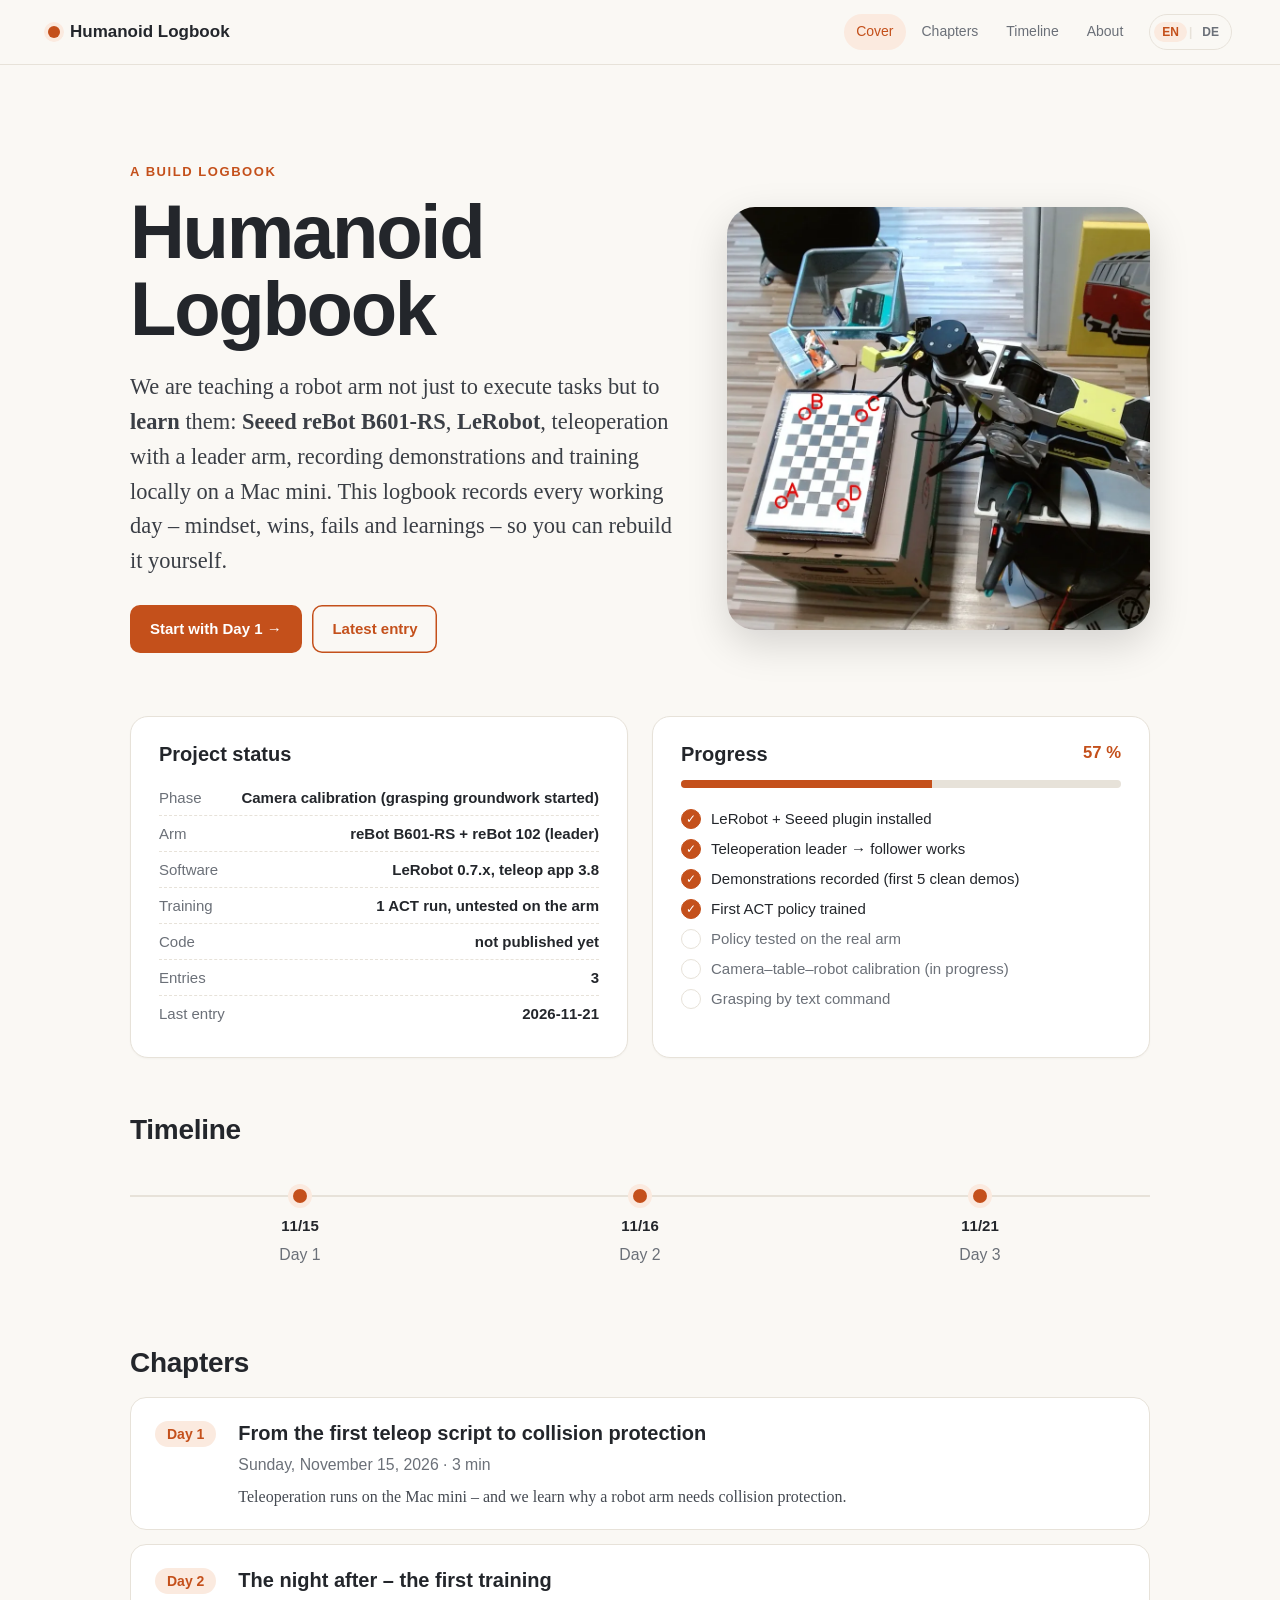
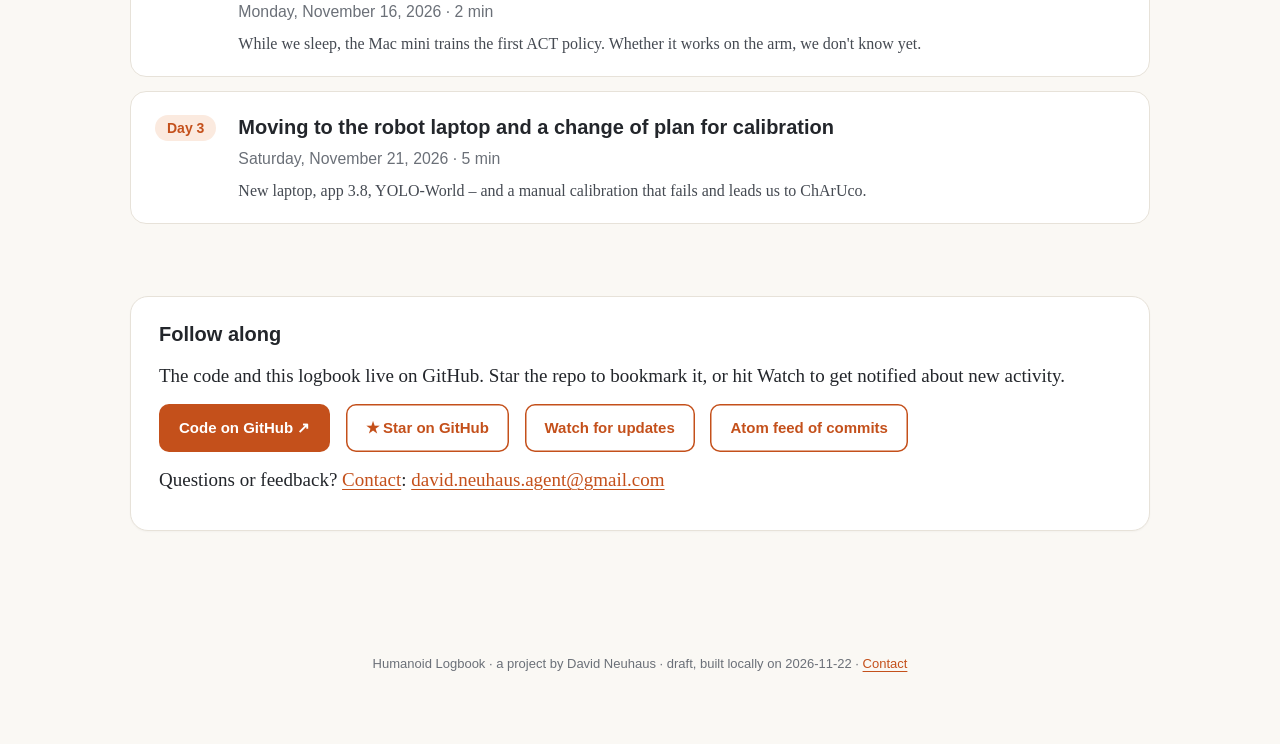
==== site/index.html @ b83b1837 "Go live: show repo link" ====
<!doctype html><html lang="en"><head><meta charset="utf-8"><meta name="viewport" content="width=device-width,initial-scale=1">
<title>Humanoid Logbook</title><meta name="description" content="We are teaching a robot arm not just to execute tasks but to **learn** them: **Seeed reBot B601-RS**, **LeRobot**, teleoperation with a leader arm, recording demonstrations and training locally on a Mac mini. This logbook records every working day – mindset, wins, fails and learnings – so you can rebuild it yourself."><link rel="stylesheet" href="assets/style.css"></head>
<body><header class="top"><a class="brand" href="index.html"><span class="dot"></span>Humanoid Logbook</a><nav><a href="index.html" class=on>Cover</a><a href="index.html#kapitel">Chapters</a><a href="index.html#zeitleiste">Timeline</a><a href="about.html">About</a><span class="lang"><a href="index.html" class=on hreflang="en" lang="en">EN</a><i>|</i><a href="de/index.html" hreflang="de" lang="de">DE</a></span></nav></header>
<main><section class="cover"><div class="cover-text"><p class="kicker">A build logbook</p><h1>Humanoid Logbook</h1><p class="lede">We are teaching a robot arm not just to execute tasks but to <strong>learn</strong> them: <strong>Seeed reBot B601-RS</strong>, <strong>LeRobot</strong>, teleoperation with a leader arm, recording demonstrations and training locally on a Mac mini. This logbook records every working day – mindset, wins, fails and learnings – so you can rebuild it yourself.</p><p class="cta"><a class="btn" href="tag/2026-11-15.html">Start with Day 1 →</a> <a class="btn ghost" href="tag/2026-11-21.html">Latest entry</a></p></div><div class="cover-img"><img src="media/cover.webp" alt=""></div></section>
<section class="wrap"><div class="grid2"><div class="card stand"><h2>Project status</h2><ul class="facts"><li><span>Phase</span><strong>Camera calibration (grasping groundwork started)</strong></li><li><span>Arm</span><strong>reBot B601-RS + reBot 102 (leader)</strong></li><li><span>Software</span><strong>LeRobot 0.7.x, teleop app 3.8</strong></li><li><span>Training</span><strong>1 ACT run, untested on the arm</strong></li><li><span>Code</span><strong>not published yet</strong></li><li><span>Entries</span><strong>3</strong></li><li><span>Last entry</span><strong>2026-11-21</strong></li></ul></div>
<div class="card"><h2>Progress <small>57 %</small></h2><div class="bar"><i style="width:57%"></i></div><ul class="ms"><li class="done"><span class="chk">✓</span>LeRobot + Seeed plugin installed</li><li class="done"><span class="chk">✓</span>Teleoperation leader → follower works</li><li class="done"><span class="chk">✓</span>Demonstrations recorded (first 5 clean demos)</li><li class="done"><span class="chk">✓</span>First ACT policy trained</li><li class=""><span class="chk"></span>Policy tested on the real arm</li><li class=""><span class="chk"></span>Camera–table–robot calibration (in progress)</li><li class=""><span class="chk"></span>Grasping by text command</li></ul></div></div>
<h2 id="zeitleiste" class="sh">Timeline</h2><div class="timeline"><a class="node" href="tag/2026-11-15.html"><span class="d"></span><b>11/15</b><small>Day 1</small></a><a class="node" href="tag/2026-11-16.html"><span class="d"></span><b>11/16</b><small>Day 2</small></a><a class="node" href="tag/2026-11-21.html"><span class="d"></span><b>11/21</b><small>Day 3</small></a></div>
<h2 id="kapitel" class="sh">Chapters</h2><ol class="chapters"><li><a href="tag/2026-11-15.html"><span class="no">Day 1</span><span class="ct"><strong>From the first teleop script to collision protection</strong><small>Sunday, November 15, 2026 · 3 min</small><span class="sum">Teleoperation runs on the Mac mini – and we learn why a robot arm needs collision protection.</span></span></a></li><li><a href="tag/2026-11-16.html"><span class="no">Day 2</span><span class="ct"><strong>The night after – the first training</strong><small>Monday, November 16, 2026 · 2 min</small><span class="sum">While we sleep, the Mac mini trains the first ACT policy. Whether it works on the arm, we don't know yet.</span></span></a></li><li><a href="tag/2026-11-21.html"><span class="no">Day 3</span><span class="ct"><strong>Moving to the robot laptop and a change of plan for calibration</strong><small>Saturday, November 21, 2026 · 5 min</small><span class="sum">New laptop, app 3.8, YOLO-World – and a manual calibration that fails and leads us to ChArUco.</span></span></a></li></ol></section></main>
<section class="wrap follow"><div class="card"><h2>Follow along</h2><p>The code and this logbook live on GitHub. Star the repo to bookmark it, or hit Watch to get notified about new activity.</p><p class="code-links"><a class="btn" href="https://github.com/davidneuhaus/rebot-B601-RS">Code on GitHub ↗</a> <a class="btn ghost" href="https://github.com/davidneuhaus/rebot-B601-RS/stargazers">★ Star on GitHub</a> <a class="btn ghost" href="https://github.com/davidneuhaus/rebot-B601-RS/subscription">Watch for updates</a> <a class="btn ghost" href="https://github.com/davidneuhaus/rebot-B601-RS/commits/main.atom">Atom feed of commits</a></p><p class="contact">Questions or feedback? <a href="mailto:david.neuhaus.agent@gmail.com">Contact</a>: <a href="mailto:david.neuhaus.agent@gmail.com">david.neuhaus.agent@gmail.com</a></p></div></section>
<footer><p>Humanoid Logbook · a project by David Neuhaus · draft, built locally on 2026-11-22 · <a href="mailto:david.neuhaus.agent@gmail.com">Contact</a></p></footer>
<script src="assets/app.js"></script></body></html>
---- site/assets/style.css ----
:root{--bg:#faf8f4;--paper:#fff;--ink:#23262b;--mute:#6b7078;--line:#e7e2d9;--accent:#c4501b;--accent2:#fbeadf;--serif:Charter,"Bitstream Charter","Sitka Text",Cambria,"Iowan Old Style",Georgia,serif;--sans:-apple-system,BlinkMacSystemFont,"Segoe UI",Inter,Roboto,"Helvetica Neue",Arial,sans-serif;--mono:ui-monospace,SFMono-Regular,Menlo,Consolas,monospace}
*{box-sizing:border-box}html{scroll-behavior:smooth}
body{margin:0;background:var(--bg);color:var(--ink);font:19px/1.7 var(--serif);-webkit-font-smoothing:antialiased}
a{color:var(--accent);text-underline-offset:3px}
h1,h2,h3,.kicker,nav,.btn,small,.meta{font-family:var(--sans)}
.top{position:sticky;top:0;z-index:5;display:flex;justify-content:space-between;align-items:center;gap:16px;flex-wrap:wrap;padding:14px clamp(16px,4vw,48px);background:rgba(250,248,244,.9);backdrop-filter:blur(8px);border-bottom:1px solid var(--line)}
.brand{font:700 17px var(--sans);color:var(--ink);text-decoration:none;display:flex;align-items:center;gap:10px}
.dot{width:12px;height:12px;border-radius:50%;background:var(--accent);box-shadow:0 0 0 4px var(--accent2)}
.top nav{display:flex;gap:4px;flex-wrap:wrap}.top nav a{font-size:14px;color:var(--mute);text-decoration:none;padding:6px 12px;border-radius:99px}
.top nav a:hover,.top nav a.on{background:var(--accent2);color:var(--accent)}
.kicker{font-size:13px;letter-spacing:.12em;text-transform:uppercase;color:var(--accent);font-weight:600;margin:0 0 10px}
.lede{font-size:1.18em;color:#3a3e45;line-height:1.55}
.btn{display:inline-block;background:var(--accent);color:#fff;text-decoration:none;font-weight:600;font-size:15px;padding:11px 20px;border-radius:10px;margin:4px 6px 4px 0;transition:transform .15s}
.btn:hover{transform:translateY(-1px)}.btn.ghost{background:transparent;color:var(--accent);box-shadow:inset 0 0 0 1.5px var(--accent)}
.cover{max-width:1100px;margin:0 auto;padding:clamp(40px,8vw,96px) clamp(16px,4vw,40px) 40px;display:grid;grid-template-columns:1.3fr 1fr;gap:48px;align-items:center}
.cover h1{font-size:clamp(42px,7vw,76px);line-height:1.02;margin:0 0 20px;letter-spacing:-.03em}
.cover-art{color:var(--accent);background:var(--accent2);border-radius:28px;aspect-ratio:1;display:grid;place-items:center;padding:12%}.cover-art svg{width:100%}
.cover-img img{width:100%;border-radius:28px;display:block}
.wrap{max-width:1100px;margin:0 auto;padding:0 clamp(16px,4vw,40px) 40px}.narrow{max-width:740px}
.grid2{display:grid;grid-template-columns:1fr 1fr;gap:24px}
.card{background:var(--paper);border:1px solid var(--line);border-radius:18px;padding:26px 28px;box-shadow:0 1px 2px rgba(0,0,0,.03)}
.card h2{font:700 20px var(--sans);margin:0 0 14px;display:flex;justify-content:space-between}.card h2 small{color:var(--accent)}
.facts{list-style:none;margin:0;padding:0}.facts li{display:flex;justify-content:space-between;gap:16px;padding:9px 0;border-bottom:1px dashed var(--line);font:15px var(--sans)}.facts li:last-child{border:0}.facts span{color:var(--mute)}
.bar{height:8px;background:var(--line);border-radius:9px;overflow:hidden}.bar i{display:block;height:100%;background:var(--accent)}
.ms{list-style:none;padding:0;margin:16px 0 0;font:15px var(--sans)}.ms li{display:flex;gap:10px;align-items:center;padding:5px 0;color:var(--mute)}.ms li.done{color:var(--ink)}
.chk{width:20px;height:20px;border-radius:50%;border:1.5px solid var(--line);display:grid;place-items:center;font-size:12px;color:#fff;flex:none}.done .chk{background:var(--accent);border-color:var(--accent)}
.sh{font:700 28px var(--sans);letter-spacing:-.01em;margin:56px 0 18px}
.timeline{display:flex;gap:0;overflow-x:auto;padding:12px 0 20px;position:relative}
.node{flex:1 0 110px;text-align:center;text-decoration:none;color:var(--ink);position:relative;font-family:var(--sans)}
.node:before{content:"";position:absolute;top:19px;left:0;right:0;height:2px;background:var(--line)}
.node .d{display:block;width:14px;height:14px;border-radius:50%;background:var(--accent);margin:13px auto 10px;position:relative;box-shadow:0 0 0 5px var(--accent2)}
.node b{display:block;font-size:15px}.node small{color:var(--mute)}
.chapters{list-style:none;padding:0;margin:0;display:grid;gap:14px}
.chapters a{display:flex;gap:22px;align-items:flex-start;background:var(--paper);border:1px solid var(--line);border-radius:16px;padding:20px 24px;text-decoration:none;color:var(--ink);transition:.15s}
.chapters a:hover{border-color:var(--accent);transform:translateX(3px)}
.no{font:700 14px var(--sans);color:var(--accent);background:var(--accent2);padding:5px 12px;border-radius:99px;white-space:nowrap;margin-top:3px}
.ct{display:block}.ct strong{font:700 20px var(--sans)}.ct small{display:block;color:var(--mute);margin:2px 0 6px}.sum{display:block;color:#454a52;font-size:16px;line-height:1.5}
.tag{font:600 11px var(--sans);text-transform:uppercase;letter-spacing:.08em;background:#fff3c4;color:#8a6a00;padding:2px 8px;border-radius:6px;margin-left:10px;font-style:normal;vertical-align:middle}
.entry{max-width:740px;margin:0 auto;padding:clamp(32px,6vw,72px) clamp(16px,4vw,24px) 40px}
.entry-head h1{font-size:clamp(32px,5vw,48px);line-height:1.1;letter-spacing:-.02em;margin:0 0 14px}
.meta{color:var(--mute);font-size:14px}
.ph-banner{background:#fff3c4;border:1px solid #ecd98a;color:#6e5500;border-radius:12px;padding:12px 16px;font:14px var(--sans);margin:16px 0}
.sec{margin-top:44px}.sec h2{font:700 22px var(--sans);display:flex;align-items:center;gap:12px;margin:0 0 12px;padding-bottom:10px;border-bottom:2px solid var(--line)}
.ico{display:grid;place-items:center;width:34px;height:34px;border-radius:10px;background:var(--accent2);font-size:16px;font-family:var(--mono);color:var(--accent)}
.sec-wins h2{border-color:#bfe3c8}.sec-wins .ico{background:#e2f4e7}.sec-fails h2{border-color:#f2c4c0}.sec-fails .ico{background:#fbe5e3}
.sec ul,.sec ol{padding-left:1.3em}.sec li{margin:.3em 0}
blockquote{margin:1.2em 0;padding:.2em 1.2em;border-left:4px solid var(--accent);background:var(--accent2);border-radius:0 12px 12px 0}
code{font:.85em var(--mono);background:#f0ece4;padding:2px 6px;border-radius:5px}
figure{margin:1.8em -60px;text-align:center}figure img,figure video{width:100%;display:block;border-radius:14px;background:#eee;box-shadow:0 8px 28px rgba(0,0,0,.1)}
figcaption{font:italic 14px/1.4 var(--sans);color:var(--mute);margin-top:10px;padding:0 60px}
.pager{display:grid;grid-template-columns:1fr 1fr;gap:16px;margin-top:64px;border-top:1px solid var(--line);padding-top:28px}
.pager a{display:block;background:var(--paper);border:1px solid var(--line);border-radius:14px;padding:16px 20px;text-decoration:none;color:var(--ink);font-family:var(--sans)}
.pager a:hover{border-color:var(--accent)}.pager small{display:block;color:var(--accent);margin-bottom:4px}.pager .next{text-align:right}.pager span{font-weight:600}
footer{text-align:center;color:var(--mute);font:13px var(--sans);padding:40px 16px 60px}
@media(max-width:860px){.cover,.grid2{grid-template-columns:1fr}.cover-art{max-width:260px}figure{margin-left:0;margin-right:0}figcaption{padding:0}.chapters a{flex-direction:column;gap:10px}body{font-size:18px}}
.cover-img img{aspect-ratio:1;object-fit:cover;box-shadow:0 14px 40px rgba(0,0,0,.15)}
.code-note{background:#f3f0e9;border-radius:12px;padding:12px 16px;font:15px var(--sans);color:var(--mute)}
.code-note span{display:inline-block;font:600 11px var(--sans);text-transform:uppercase;letter-spacing:.08em;background:var(--line);color:var(--ink);padding:2px 8px;border-radius:6px;margin-right:8px}
.soon{margin:1.6em 0;padding:18px;border:1.5px dashed var(--line);border-radius:14px;text-align:center;font:italic 14px var(--sans);color:var(--mute);background:rgba(255,255,255,.5)}
.soon:before{content:"▶ ";color:var(--accent);font-style:normal}
figure.small{max-width:380px;margin-left:auto;margin-right:auto}
.lang{display:inline-flex;align-items:center;gap:2px;margin-left:10px;font:600 12px var(--sans);border:1px solid var(--line);border-radius:99px;padding:2px 4px}.lang i{color:var(--line);font-style:normal}
.top nav .lang a{padding:3px 8px;font-size:12px}
.follow{margin:2rem auto}.follow .card p{margin:.5rem 0}.follow .code-links{display:flex;flex-wrap:wrap;gap:.6rem}
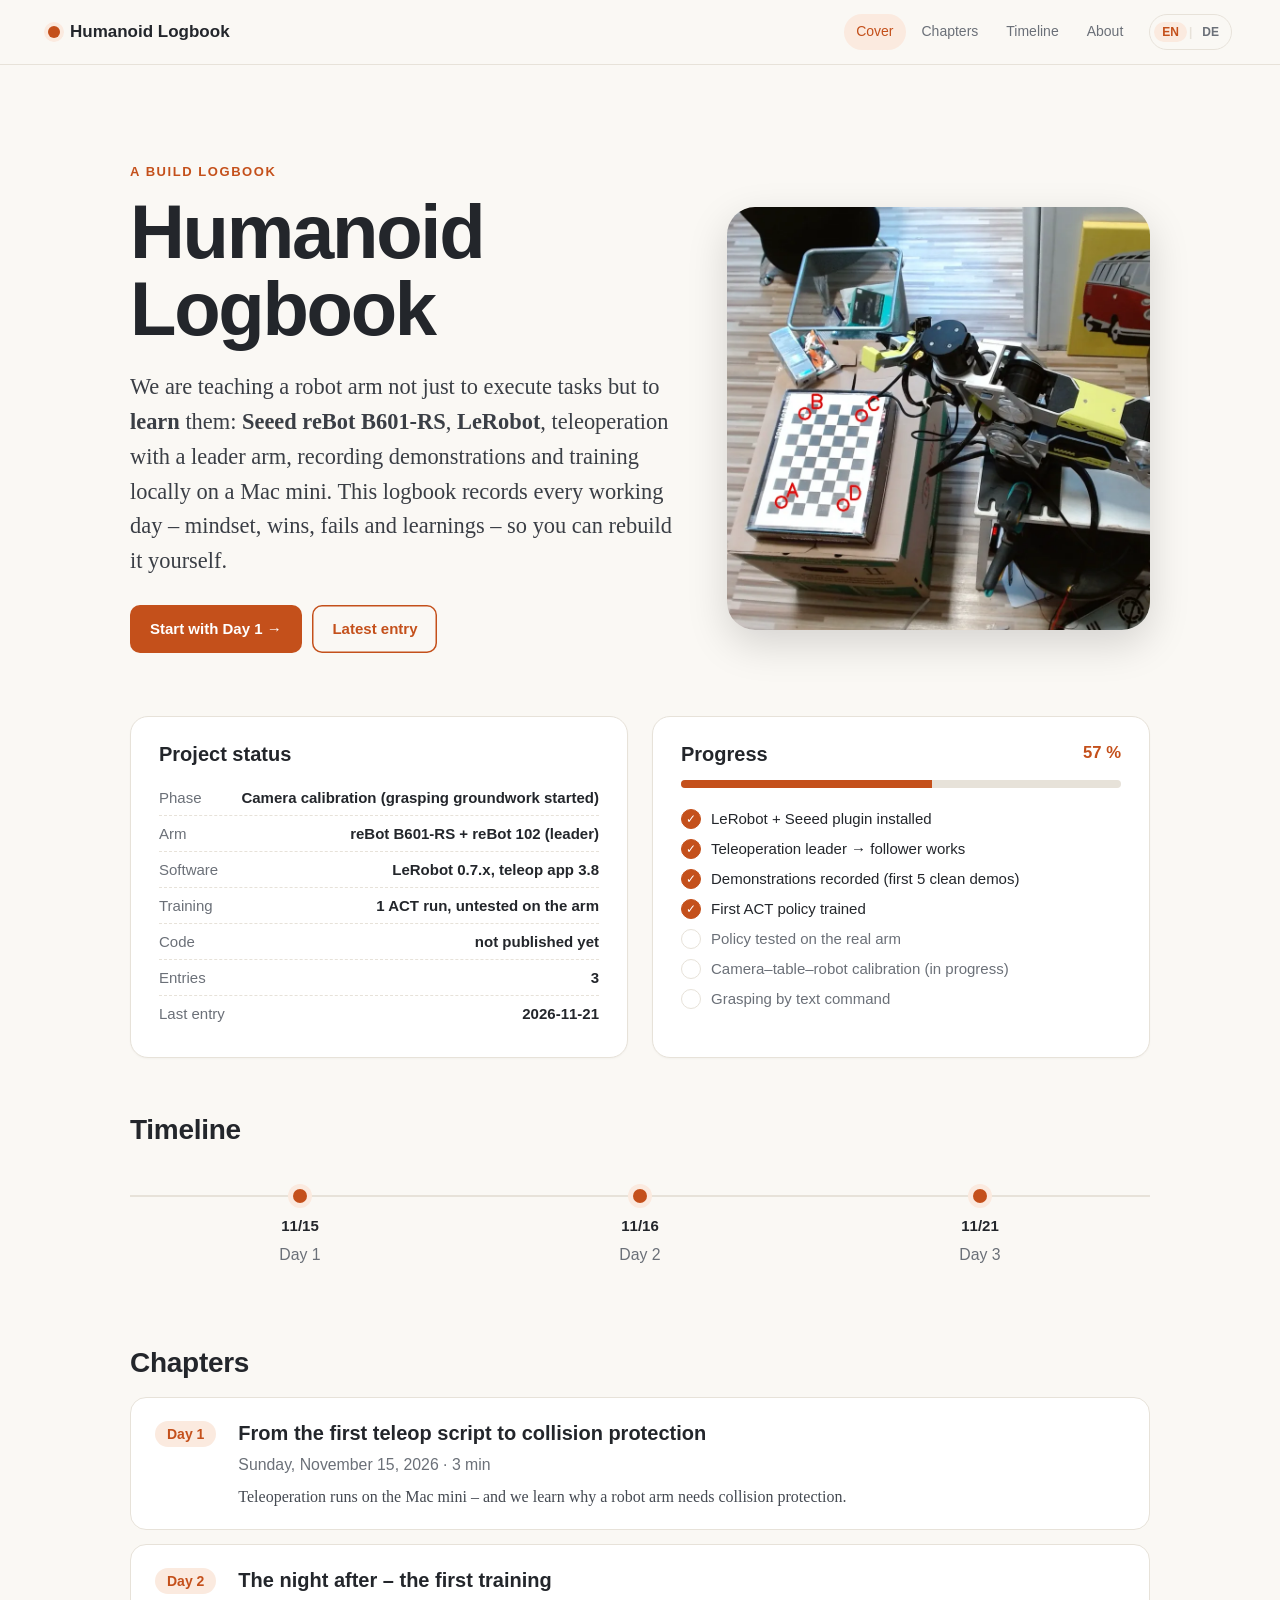
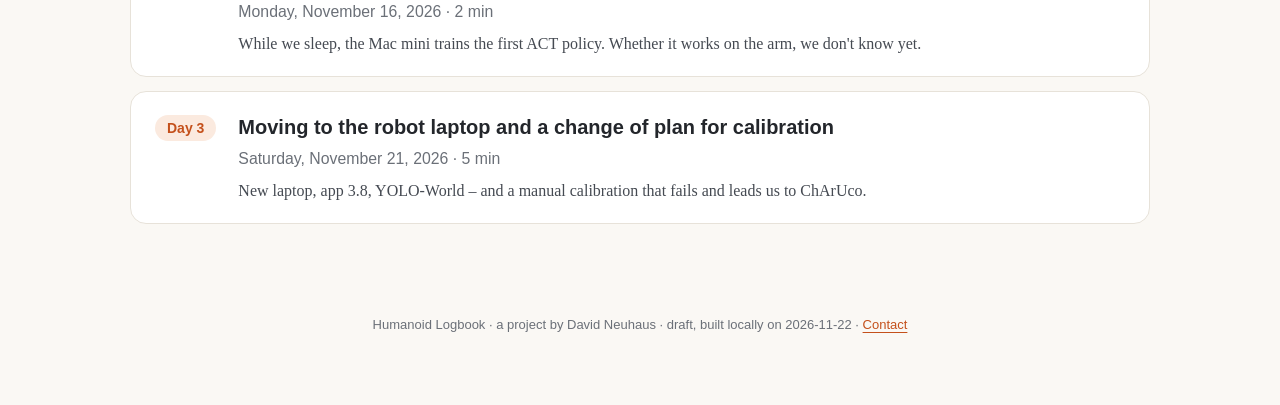
==== commit 6dad226c: "About: China Grand Challenge story; repo link hidden again (private)" ====
--- a/site/index.html
+++ b/site/index.html
@@ -6,6 +6,6 @@
 <div class="card"><h2>Progress <small>57 %</small></h2><div class="bar"><i style="width:57%"></i></div><ul class="ms"><li class="done"><span class="chk">✓</span>LeRobot + Seeed plugin installed</li><li class="done"><span class="chk">✓</span>Teleoperation leader → follower works</li><li class="done"><span class="chk">✓</span>Demonstrations recorded (first 5 clean demos)</li><li class="done"><span class="chk">✓</span>First ACT policy trained</li><li class=""><span class="chk"></span>Policy tested on the real arm</li><li class=""><span class="chk"></span>Camera–table–robot calibration (in progress)</li><li class=""><span class="chk"></span>Grasping by text command</li></ul></div></div>
 <h2 id="zeitleiste" class="sh">Timeline</h2><div class="timeline"><a class="node" href="tag/2026-11-15.html"><span class="d"></span><b>11/15</b><small>Day 1</small></a><a class="node" href="tag/2026-11-16.html"><span class="d"></span><b>11/16</b><small>Day 2</small></a><a class="node" href="tag/2026-11-21.html"><span class="d"></span><b>11/21</b><small>Day 3</small></a></div>
 <h2 id="kapitel" class="sh">Chapters</h2><ol class="chapters"><li><a href="tag/2026-11-15.html"><span class="no">Day 1</span><span class="ct"><strong>From the first teleop script to collision protection</strong><small>Sunday, November 15, 2026 · 3 min</small><span class="sum">Teleoperation runs on the Mac mini – and we learn why a robot arm needs collision protection.</span></span></a></li><li><a href="tag/2026-11-16.html"><span class="no">Day 2</span><span class="ct"><strong>The night after – the first training</strong><small>Monday, November 16, 2026 · 2 min</small><span class="sum">While we sleep, the Mac mini trains the first ACT policy. Whether it works on the arm, we don't know yet.</span></span></a></li><li><a href="tag/2026-11-21.html"><span class="no">Day 3</span><span class="ct"><strong>Moving to the robot laptop and a change of plan for calibration</strong><small>Saturday, November 21, 2026 · 5 min</small><span class="sum">New laptop, app 3.8, YOLO-World – and a manual calibration that fails and leads us to ChArUco.</span></span></a></li></ol></section></main>
-<section class="wrap follow"><div class="card"><h2>Follow along</h2><p>The code and this logbook live on GitHub. Star the repo to bookmark it, or hit Watch to get notified about new activity.</p><p class="code-links"><a class="btn" href="https://github.com/davidneuhaus/rebot-B601-RS">Code on GitHub ↗</a> <a class="btn ghost" href="https://github.com/davidneuhaus/rebot-B601-RS/stargazers">★ Star on GitHub</a> <a class="btn ghost" href="https://github.com/davidneuhaus/rebot-B601-RS/subscription">Watch for updates</a> <a class="btn ghost" href="https://github.com/davidneuhaus/rebot-B601-RS/commits/main.atom">Atom feed of commits</a></p><p class="contact">Questions or feedback? <a href="mailto:david.neuhaus.agent@gmail.com">Contact</a>: <a href="mailto:david.neuhaus.agent@gmail.com">david.neuhaus.agent@gmail.com</a></p></div></section>
+
 <footer><p>Humanoid Logbook · a project by David Neuhaus · draft, built locally on 2026-11-22 · <a href="mailto:david.neuhaus.agent@gmail.com">Contact</a></p></footer>
 <script src="assets/app.js"></script></body></html>
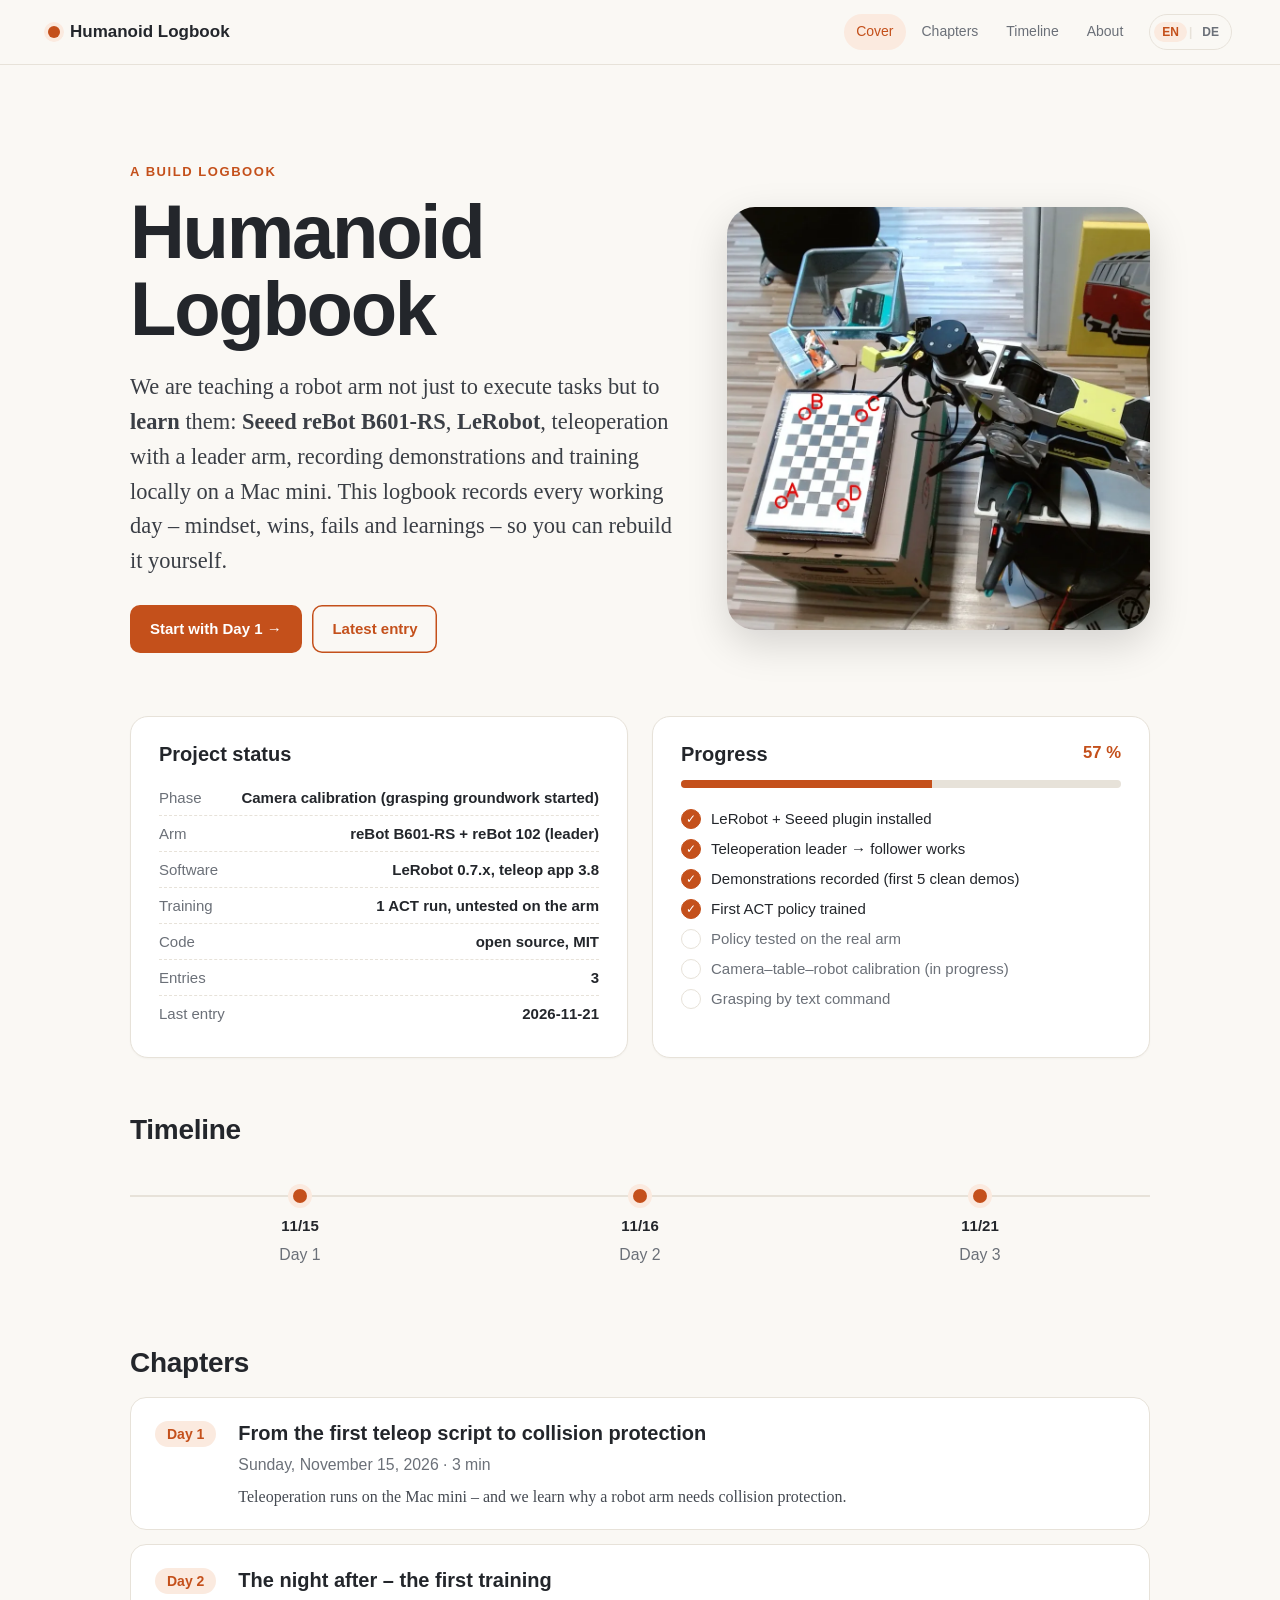
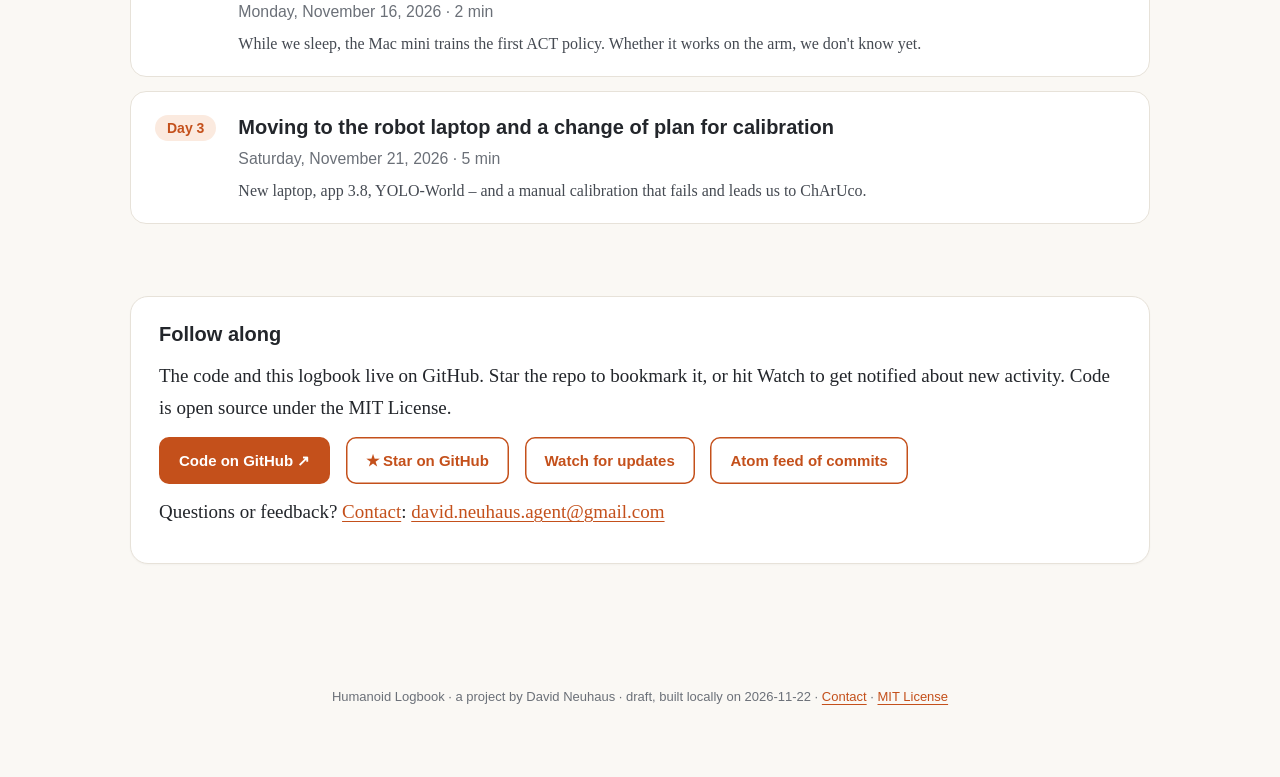
==== commit 709f65ca: "Go live: repo link, MIT license mention" ====
--- a/site/index.html
+++ b/site/index.html
@@ -2,10 +2,10 @@
 <title>Humanoid Logbook</title><meta name="description" content="We are teaching a robot arm not just to execute tasks but to **learn** them: **Seeed reBot B601-RS**, **LeRobot**, teleoperation with a leader arm, recording demonstrations and training locally on a Mac mini. This logbook records every working day – mindset, wins, fails and learnings – so you can rebuild it yourself."><link rel="stylesheet" href="assets/style.css"></head>
 <body><header class="top"><a class="brand" href="index.html"><span class="dot"></span>Humanoid Logbook</a><nav><a href="index.html" class=on>Cover</a><a href="index.html#kapitel">Chapters</a><a href="index.html#zeitleiste">Timeline</a><a href="about.html">About</a><span class="lang"><a href="index.html" class=on hreflang="en" lang="en">EN</a><i>|</i><a href="de/index.html" hreflang="de" lang="de">DE</a></span></nav></header>
 <main><section class="cover"><div class="cover-text"><p class="kicker">A build logbook</p><h1>Humanoid Logbook</h1><p class="lede">We are teaching a robot arm not just to execute tasks but to <strong>learn</strong> them: <strong>Seeed reBot B601-RS</strong>, <strong>LeRobot</strong>, teleoperation with a leader arm, recording demonstrations and training locally on a Mac mini. This logbook records every working day – mindset, wins, fails and learnings – so you can rebuild it yourself.</p><p class="cta"><a class="btn" href="tag/2026-11-15.html">Start with Day 1 →</a> <a class="btn ghost" href="tag/2026-11-21.html">Latest entry</a></p></div><div class="cover-img"><img src="media/cover.webp" alt=""></div></section>
-<section class="wrap"><div class="grid2"><div class="card stand"><h2>Project status</h2><ul class="facts"><li><span>Phase</span><strong>Camera calibration (grasping groundwork started)</strong></li><li><span>Arm</span><strong>reBot B601-RS + reBot 102 (leader)</strong></li><li><span>Software</span><strong>LeRobot 0.7.x, teleop app 3.8</strong></li><li><span>Training</span><strong>1 ACT run, untested on the arm</strong></li><li><span>Code</span><strong>not published yet</strong></li><li><span>Entries</span><strong>3</strong></li><li><span>Last entry</span><strong>2026-11-21</strong></li></ul></div>
+<section class="wrap"><div class="grid2"><div class="card stand"><h2>Project status</h2><ul class="facts"><li><span>Phase</span><strong>Camera calibration (grasping groundwork started)</strong></li><li><span>Arm</span><strong>reBot B601-RS + reBot 102 (leader)</strong></li><li><span>Software</span><strong>LeRobot 0.7.x, teleop app 3.8</strong></li><li><span>Training</span><strong>1 ACT run, untested on the arm</strong></li><li><span>Code</span><strong>open source, MIT</strong></li><li><span>Entries</span><strong>3</strong></li><li><span>Last entry</span><strong>2026-11-21</strong></li></ul></div>
 <div class="card"><h2>Progress <small>57 %</small></h2><div class="bar"><i style="width:57%"></i></div><ul class="ms"><li class="done"><span class="chk">✓</span>LeRobot + Seeed plugin installed</li><li class="done"><span class="chk">✓</span>Teleoperation leader → follower works</li><li class="done"><span class="chk">✓</span>Demonstrations recorded (first 5 clean demos)</li><li class="done"><span class="chk">✓</span>First ACT policy trained</li><li class=""><span class="chk"></span>Policy tested on the real arm</li><li class=""><span class="chk"></span>Camera–table–robot calibration (in progress)</li><li class=""><span class="chk"></span>Grasping by text command</li></ul></div></div>
 <h2 id="zeitleiste" class="sh">Timeline</h2><div class="timeline"><a class="node" href="tag/2026-11-15.html"><span class="d"></span><b>11/15</b><small>Day 1</small></a><a class="node" href="tag/2026-11-16.html"><span class="d"></span><b>11/16</b><small>Day 2</small></a><a class="node" href="tag/2026-11-21.html"><span class="d"></span><b>11/21</b><small>Day 3</small></a></div>
 <h2 id="kapitel" class="sh">Chapters</h2><ol class="chapters"><li><a href="tag/2026-11-15.html"><span class="no">Day 1</span><span class="ct"><strong>From the first teleop script to collision protection</strong><small>Sunday, November 15, 2026 · 3 min</small><span class="sum">Teleoperation runs on the Mac mini – and we learn why a robot arm needs collision protection.</span></span></a></li><li><a href="tag/2026-11-16.html"><span class="no">Day 2</span><span class="ct"><strong>The night after – the first training</strong><small>Monday, November 16, 2026 · 2 min</small><span class="sum">While we sleep, the Mac mini trains the first ACT policy. Whether it works on the arm, we don't know yet.</span></span></a></li><li><a href="tag/2026-11-21.html"><span class="no">Day 3</span><span class="ct"><strong>Moving to the robot laptop and a change of plan for calibration</strong><small>Saturday, November 21, 2026 · 5 min</small><span class="sum">New laptop, app 3.8, YOLO-World – and a manual calibration that fails and leads us to ChArUco.</span></span></a></li></ol></section></main>
-
-<footer><p>Humanoid Logbook · a project by David Neuhaus · draft, built locally on 2026-11-22 · <a href="mailto:david.neuhaus.agent@gmail.com">Contact</a></p></footer>
+<section class="wrap follow"><div class="card"><h2>Follow along</h2><p>The code and this logbook live on GitHub. Star the repo to bookmark it, or hit Watch to get notified about new activity. Code is open source under the MIT License.</p><p class="code-links"><a class="btn" href="https://github.com/davidneuhaus/rebot-B601-RS">Code on GitHub ↗</a> <a class="btn ghost" href="https://github.com/davidneuhaus/rebot-B601-RS/stargazers">★ Star on GitHub</a> <a class="btn ghost" href="https://github.com/davidneuhaus/rebot-B601-RS/subscription">Watch for updates</a> <a class="btn ghost" href="https://github.com/davidneuhaus/rebot-B601-RS/commits/main.atom">Atom feed of commits</a></p><p class="contact">Questions or feedback? <a href="mailto:david.neuhaus.agent@gmail.com">Contact</a>: <a href="mailto:david.neuhaus.agent@gmail.com">david.neuhaus.agent@gmail.com</a></p></div></section>
+<footer><p>Humanoid Logbook · a project by David Neuhaus · draft, built locally on 2026-11-22 · <a href="mailto:david.neuhaus.agent@gmail.com">Contact</a> · <a href="https://github.com/davidneuhaus/rebot-B601-RS/blob/main/LICENSE">MIT License</a></p></footer>
 <script src="assets/app.js"></script></body></html>
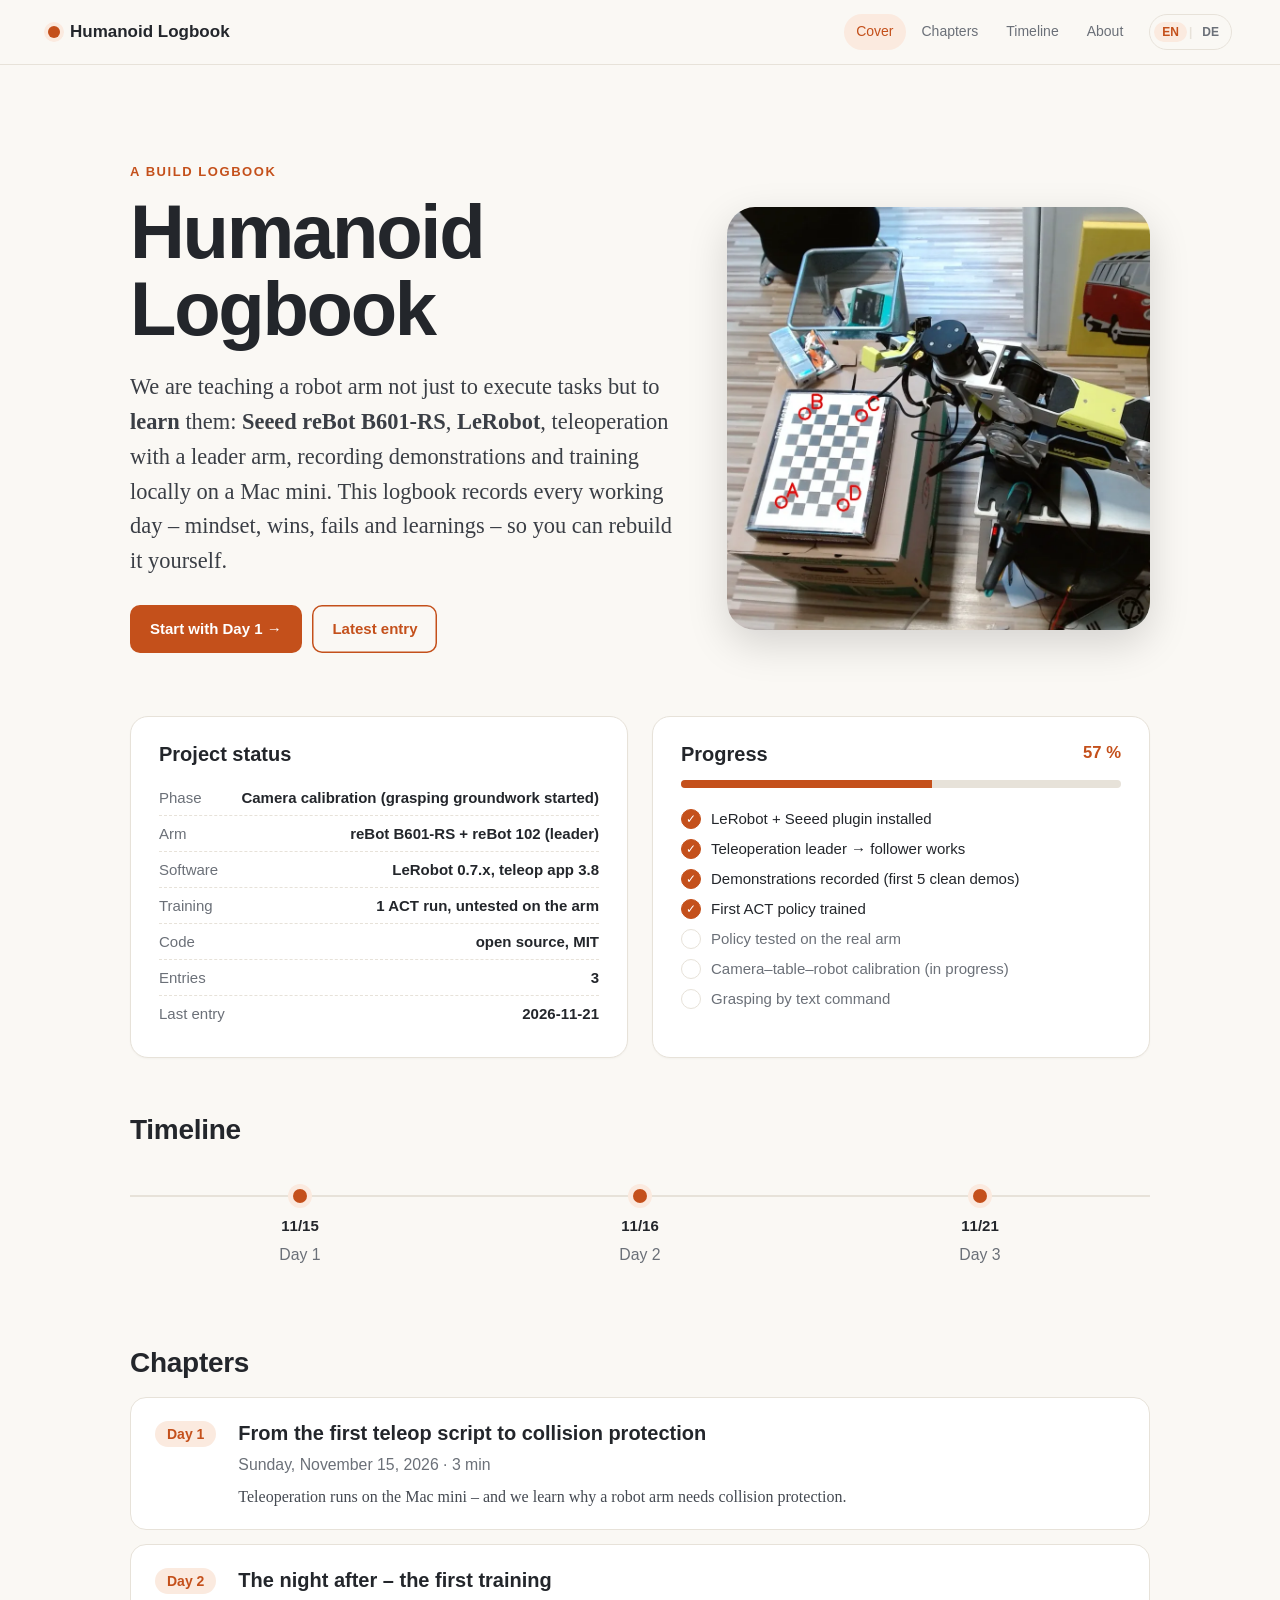
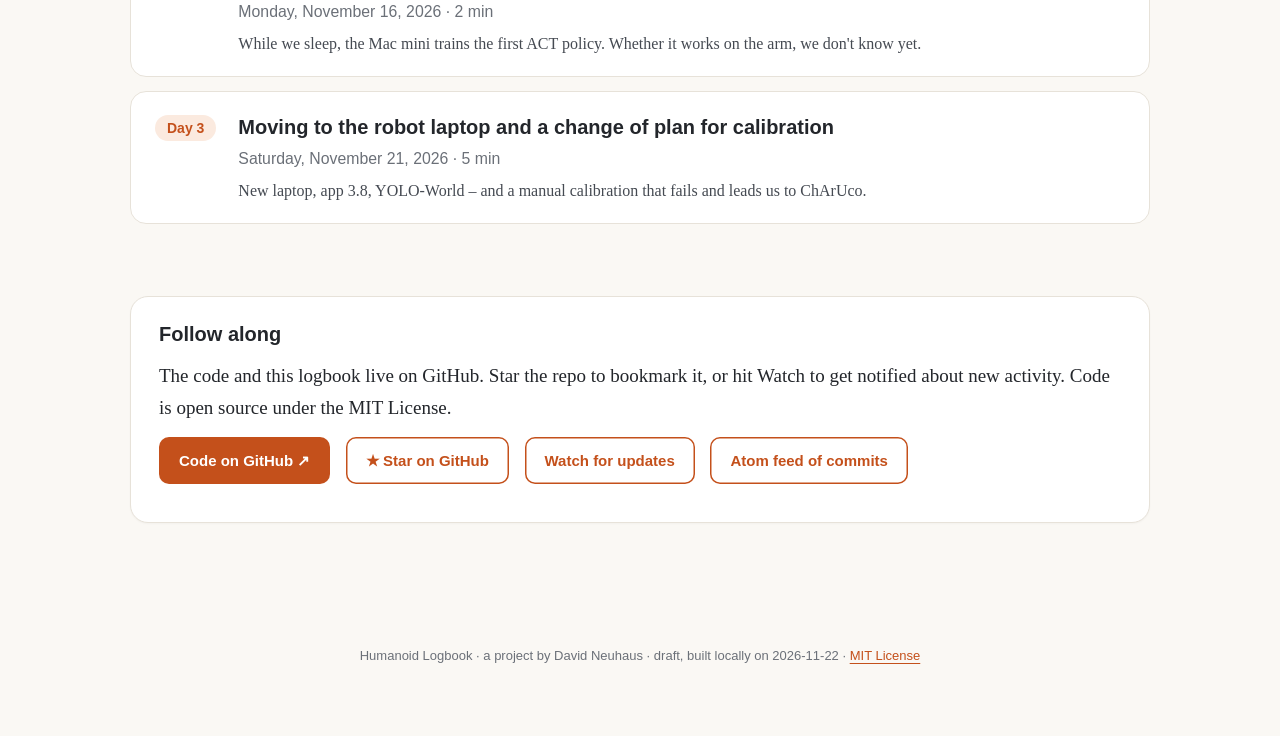
==== commit 4855164c: "Contact only on About page, obfuscated email, GitHub issues/discussions" ====
--- a/site/index.html
+++ b/site/index.html
@@ -6,6 +6,6 @@
 <div class="card"><h2>Progress <small>57 %</small></h2><div class="bar"><i style="width:57%"></i></div><ul class="ms"><li class="done"><span class="chk">✓</span>LeRobot + Seeed plugin installed</li><li class="done"><span class="chk">✓</span>Teleoperation leader → follower works</li><li class="done"><span class="chk">✓</span>Demonstrations recorded (first 5 clean demos)</li><li class="done"><span class="chk">✓</span>First ACT policy trained</li><li class=""><span class="chk"></span>Policy tested on the real arm</li><li class=""><span class="chk"></span>Camera–table–robot calibration (in progress)</li><li class=""><span class="chk"></span>Grasping by text command</li></ul></div></div>
 <h2 id="zeitleiste" class="sh">Timeline</h2><div class="timeline"><a class="node" href="tag/2026-11-15.html"><span class="d"></span><b>11/15</b><small>Day 1</small></a><a class="node" href="tag/2026-11-16.html"><span class="d"></span><b>11/16</b><small>Day 2</small></a><a class="node" href="tag/2026-11-21.html"><span class="d"></span><b>11/21</b><small>Day 3</small></a></div>
 <h2 id="kapitel" class="sh">Chapters</h2><ol class="chapters"><li><a href="tag/2026-11-15.html"><span class="no">Day 1</span><span class="ct"><strong>From the first teleop script to collision protection</strong><small>Sunday, November 15, 2026 · 3 min</small><span class="sum">Teleoperation runs on the Mac mini – and we learn why a robot arm needs collision protection.</span></span></a></li><li><a href="tag/2026-11-16.html"><span class="no">Day 2</span><span class="ct"><strong>The night after – the first training</strong><small>Monday, November 16, 2026 · 2 min</small><span class="sum">While we sleep, the Mac mini trains the first ACT policy. Whether it works on the arm, we don't know yet.</span></span></a></li><li><a href="tag/2026-11-21.html"><span class="no">Day 3</span><span class="ct"><strong>Moving to the robot laptop and a change of plan for calibration</strong><small>Saturday, November 21, 2026 · 5 min</small><span class="sum">New laptop, app 3.8, YOLO-World – and a manual calibration that fails and leads us to ChArUco.</span></span></a></li></ol></section></main>
-<section class="wrap follow"><div class="card"><h2>Follow along</h2><p>The code and this logbook live on GitHub. Star the repo to bookmark it, or hit Watch to get notified about new activity. Code is open source under the MIT License.</p><p class="code-links"><a class="btn" href="https://github.com/davidneuhaus/rebot-B601-RS">Code on GitHub ↗</a> <a class="btn ghost" href="https://github.com/davidneuhaus/rebot-B601-RS/stargazers">★ Star on GitHub</a> <a class="btn ghost" href="https://github.com/davidneuhaus/rebot-B601-RS/subscription">Watch for updates</a> <a class="btn ghost" href="https://github.com/davidneuhaus/rebot-B601-RS/commits/main.atom">Atom feed of commits</a></p><p class="contact">Questions or feedback? <a href="mailto:david.neuhaus.agent@gmail.com">Contact</a>: <a href="mailto:david.neuhaus.agent@gmail.com">david.neuhaus.agent@gmail.com</a></p></div></section>
-<footer><p>Humanoid Logbook · a project by David Neuhaus · draft, built locally on 2026-11-22 · <a href="mailto:david.neuhaus.agent@gmail.com">Contact</a> · <a href="https://github.com/davidneuhaus/rebot-B601-RS/blob/main/LICENSE">MIT License</a></p></footer>
+<section class="wrap follow"><div class="card"><h2>Follow along</h2><p>The code and this logbook live on GitHub. Star the repo to bookmark it, or hit Watch to get notified about new activity. Code is open source under the MIT License.</p><p class="code-links"><a class="btn" href="https://github.com/davidneuhaus/rebot-B601-RS">Code on GitHub ↗</a> <a class="btn ghost" href="https://github.com/davidneuhaus/rebot-B601-RS/stargazers">★ Star on GitHub</a> <a class="btn ghost" href="https://github.com/davidneuhaus/rebot-B601-RS/subscription">Watch for updates</a> <a class="btn ghost" href="https://github.com/davidneuhaus/rebot-B601-RS/commits/main.atom">Atom feed of commits</a></p></div></section>
+<footer><p>Humanoid Logbook · a project by David Neuhaus · draft, built locally on 2026-11-22 · <a href="https://github.com/davidneuhaus/rebot-B601-RS/blob/main/LICENSE">MIT License</a></p></footer>
 <script src="assets/app.js"></script></body></html>
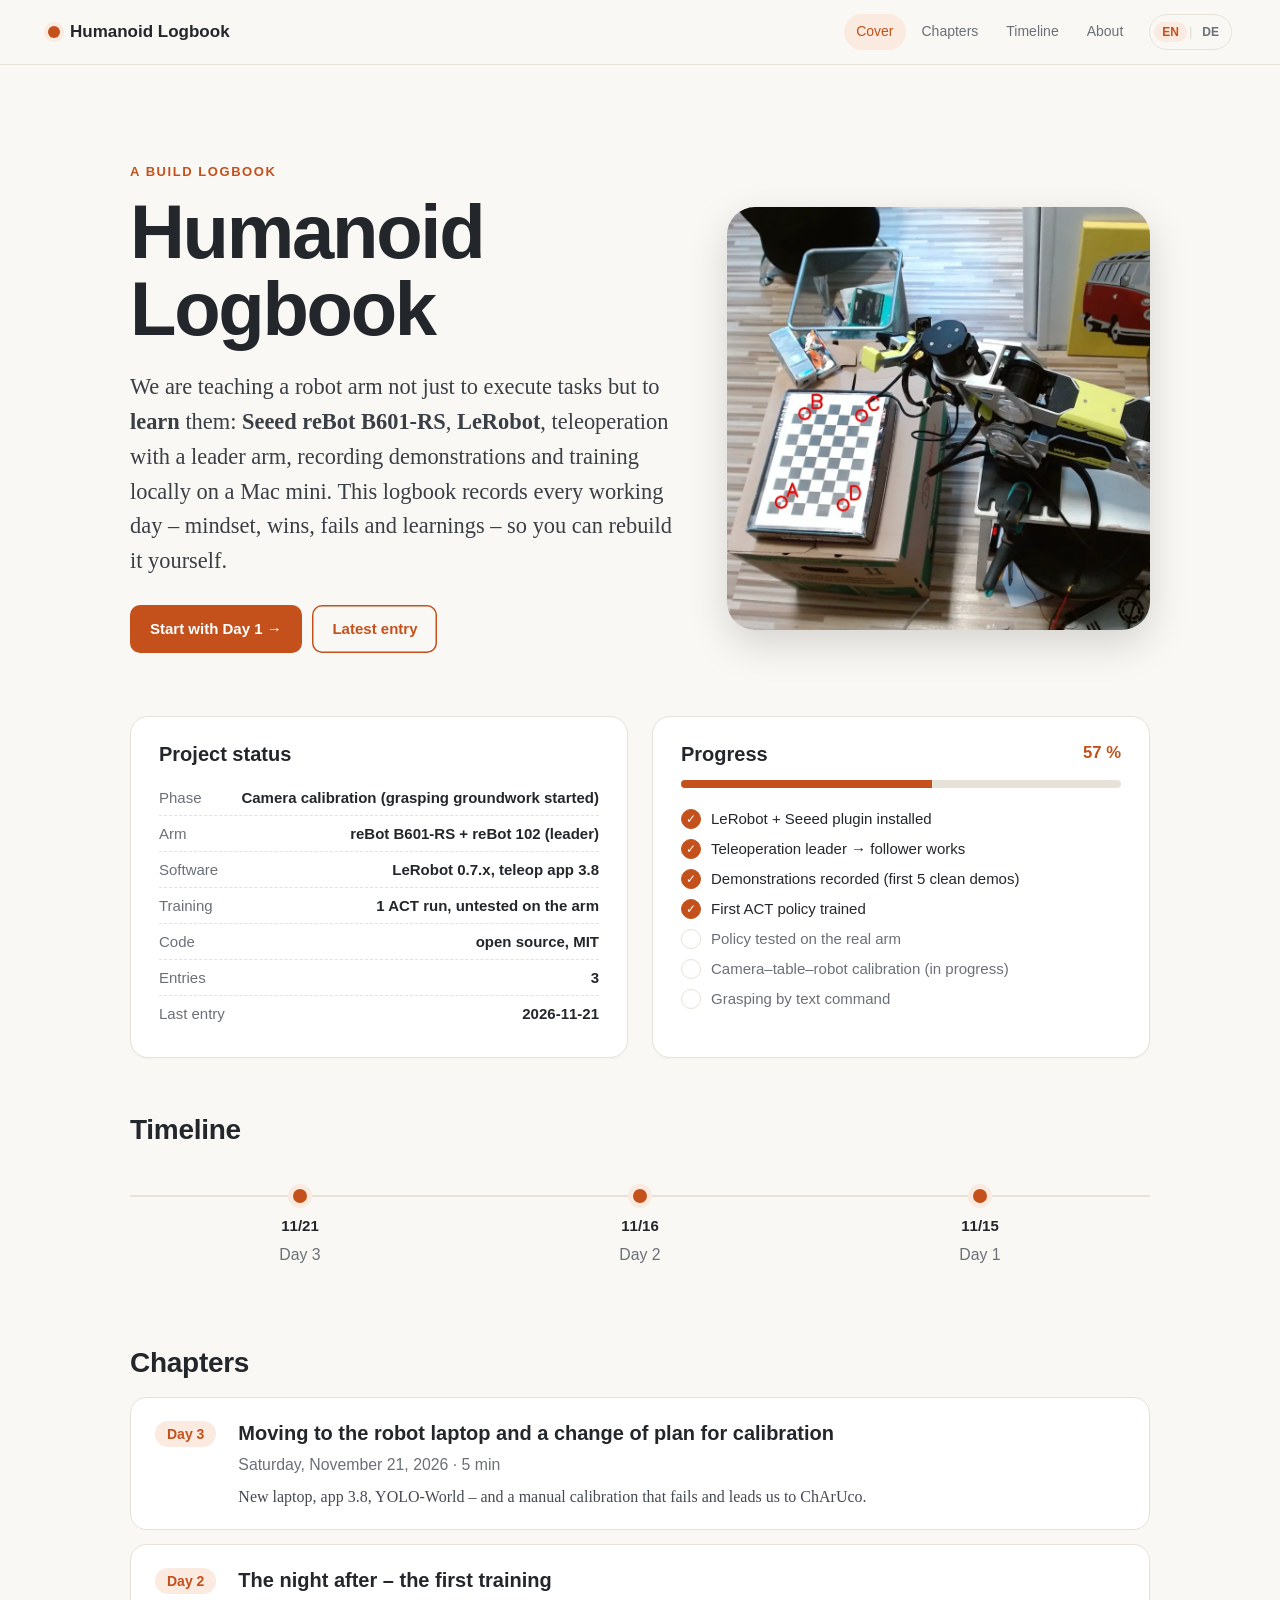
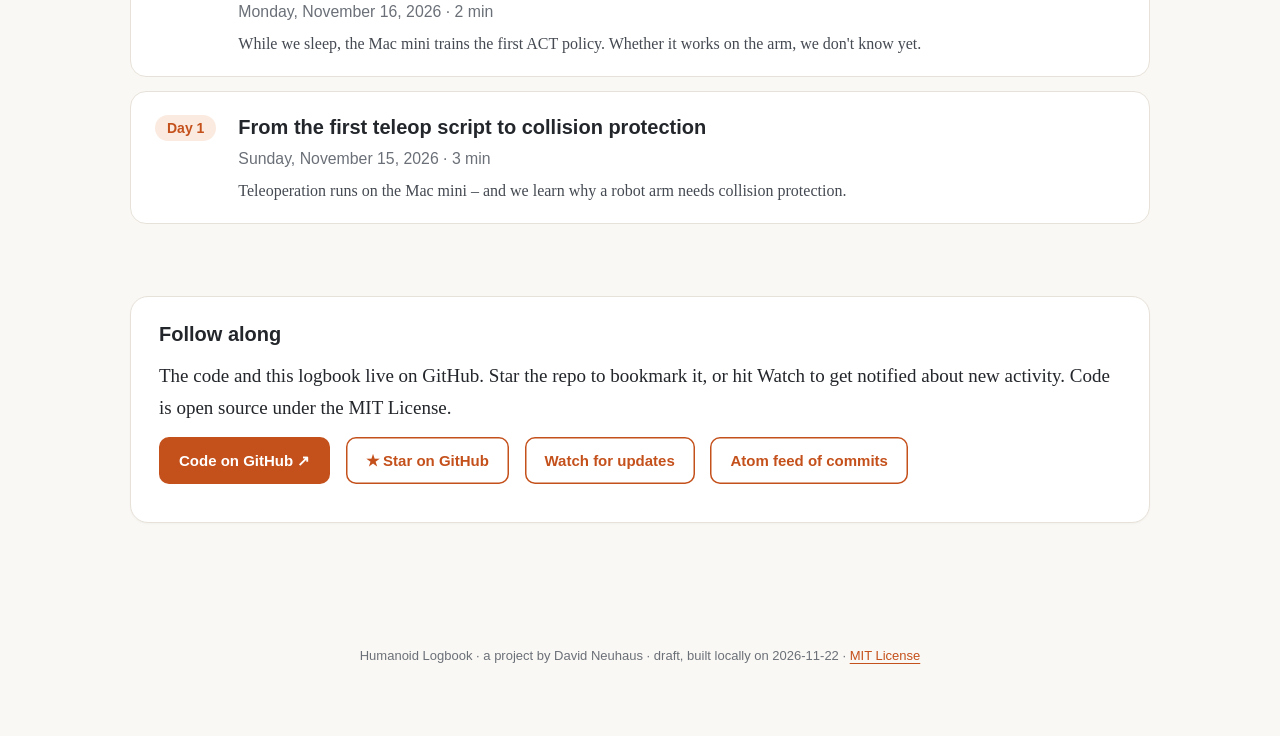
==== commit feb10425: "Newest entries first on home; older/newer pager" ====
--- a/site/index.html
+++ b/site/index.html
@@ -4,8 +4,8 @@
 <main><section class="cover"><div class="cover-text"><p class="kicker">A build logbook</p><h1>Humanoid Logbook</h1><p class="lede">We are teaching a robot arm not just to execute tasks but to <strong>learn</strong> them: <strong>Seeed reBot B601-RS</strong>, <strong>LeRobot</strong>, teleoperation with a leader arm, recording demonstrations and training locally on a Mac mini. This logbook records every working day – mindset, wins, fails and learnings – so you can rebuild it yourself.</p><p class="cta"><a class="btn" href="tag/2026-11-15.html">Start with Day 1 →</a> <a class="btn ghost" href="tag/2026-11-21.html">Latest entry</a></p></div><div class="cover-img"><img src="media/cover.webp" alt=""></div></section>
 <section class="wrap"><div class="grid2"><div class="card stand"><h2>Project status</h2><ul class="facts"><li><span>Phase</span><strong>Camera calibration (grasping groundwork started)</strong></li><li><span>Arm</span><strong>reBot B601-RS + reBot 102 (leader)</strong></li><li><span>Software</span><strong>LeRobot 0.7.x, teleop app 3.8</strong></li><li><span>Training</span><strong>1 ACT run, untested on the arm</strong></li><li><span>Code</span><strong>open source, MIT</strong></li><li><span>Entries</span><strong>3</strong></li><li><span>Last entry</span><strong>2026-11-21</strong></li></ul></div>
 <div class="card"><h2>Progress <small>57 %</small></h2><div class="bar"><i style="width:57%"></i></div><ul class="ms"><li class="done"><span class="chk">✓</span>LeRobot + Seeed plugin installed</li><li class="done"><span class="chk">✓</span>Teleoperation leader → follower works</li><li class="done"><span class="chk">✓</span>Demonstrations recorded (first 5 clean demos)</li><li class="done"><span class="chk">✓</span>First ACT policy trained</li><li class=""><span class="chk"></span>Policy tested on the real arm</li><li class=""><span class="chk"></span>Camera–table–robot calibration (in progress)</li><li class=""><span class="chk"></span>Grasping by text command</li></ul></div></div>
-<h2 id="zeitleiste" class="sh">Timeline</h2><div class="timeline"><a class="node" href="tag/2026-11-15.html"><span class="d"></span><b>11/15</b><small>Day 1</small></a><a class="node" href="tag/2026-11-16.html"><span class="d"></span><b>11/16</b><small>Day 2</small></a><a class="node" href="tag/2026-11-21.html"><span class="d"></span><b>11/21</b><small>Day 3</small></a></div>
-<h2 id="kapitel" class="sh">Chapters</h2><ol class="chapters"><li><a href="tag/2026-11-15.html"><span class="no">Day 1</span><span class="ct"><strong>From the first teleop script to collision protection</strong><small>Sunday, November 15, 2026 · 3 min</small><span class="sum">Teleoperation runs on the Mac mini – and we learn why a robot arm needs collision protection.</span></span></a></li><li><a href="tag/2026-11-16.html"><span class="no">Day 2</span><span class="ct"><strong>The night after – the first training</strong><small>Monday, November 16, 2026 · 2 min</small><span class="sum">While we sleep, the Mac mini trains the first ACT policy. Whether it works on the arm, we don't know yet.</span></span></a></li><li><a href="tag/2026-11-21.html"><span class="no">Day 3</span><span class="ct"><strong>Moving to the robot laptop and a change of plan for calibration</strong><small>Saturday, November 21, 2026 · 5 min</small><span class="sum">New laptop, app 3.8, YOLO-World – and a manual calibration that fails and leads us to ChArUco.</span></span></a></li></ol></section></main>
+<h2 id="zeitleiste" class="sh">Timeline</h2><div class="timeline"><a class="node" href="tag/2026-11-21.html"><span class="d"></span><b>11/21</b><small>Day 3</small></a><a class="node" href="tag/2026-11-16.html"><span class="d"></span><b>11/16</b><small>Day 2</small></a><a class="node" href="tag/2026-11-15.html"><span class="d"></span><b>11/15</b><small>Day 1</small></a></div>
+<h2 id="kapitel" class="sh">Chapters</h2><ol class="chapters"><li><a href="tag/2026-11-21.html"><span class="no">Day 3</span><span class="ct"><strong>Moving to the robot laptop and a change of plan for calibration</strong><small>Saturday, November 21, 2026 · 5 min</small><span class="sum">New laptop, app 3.8, YOLO-World – and a manual calibration that fails and leads us to ChArUco.</span></span></a></li><li><a href="tag/2026-11-16.html"><span class="no">Day 2</span><span class="ct"><strong>The night after – the first training</strong><small>Monday, November 16, 2026 · 2 min</small><span class="sum">While we sleep, the Mac mini trains the first ACT policy. Whether it works on the arm, we don't know yet.</span></span></a></li><li><a href="tag/2026-11-15.html"><span class="no">Day 1</span><span class="ct"><strong>From the first teleop script to collision protection</strong><small>Sunday, November 15, 2026 · 3 min</small><span class="sum">Teleoperation runs on the Mac mini – and we learn why a robot arm needs collision protection.</span></span></a></li></ol></section></main>
 <section class="wrap follow"><div class="card"><h2>Follow along</h2><p>The code and this logbook live on GitHub. Star the repo to bookmark it, or hit Watch to get notified about new activity. Code is open source under the MIT License.</p><p class="code-links"><a class="btn" href="https://github.com/davidneuhaus/rebot-B601-RS">Code on GitHub ↗</a> <a class="btn ghost" href="https://github.com/davidneuhaus/rebot-B601-RS/stargazers">★ Star on GitHub</a> <a class="btn ghost" href="https://github.com/davidneuhaus/rebot-B601-RS/subscription">Watch for updates</a> <a class="btn ghost" href="https://github.com/davidneuhaus/rebot-B601-RS/commits/main.atom">Atom feed of commits</a></p></div></section>
 <footer><p>Humanoid Logbook · a project by David Neuhaus · draft, built locally on 2026-11-22 · <a href="https://github.com/davidneuhaus/rebot-B601-RS/blob/main/LICENSE">MIT License</a></p></footer>
 <script src="assets/app.js"></script></body></html>
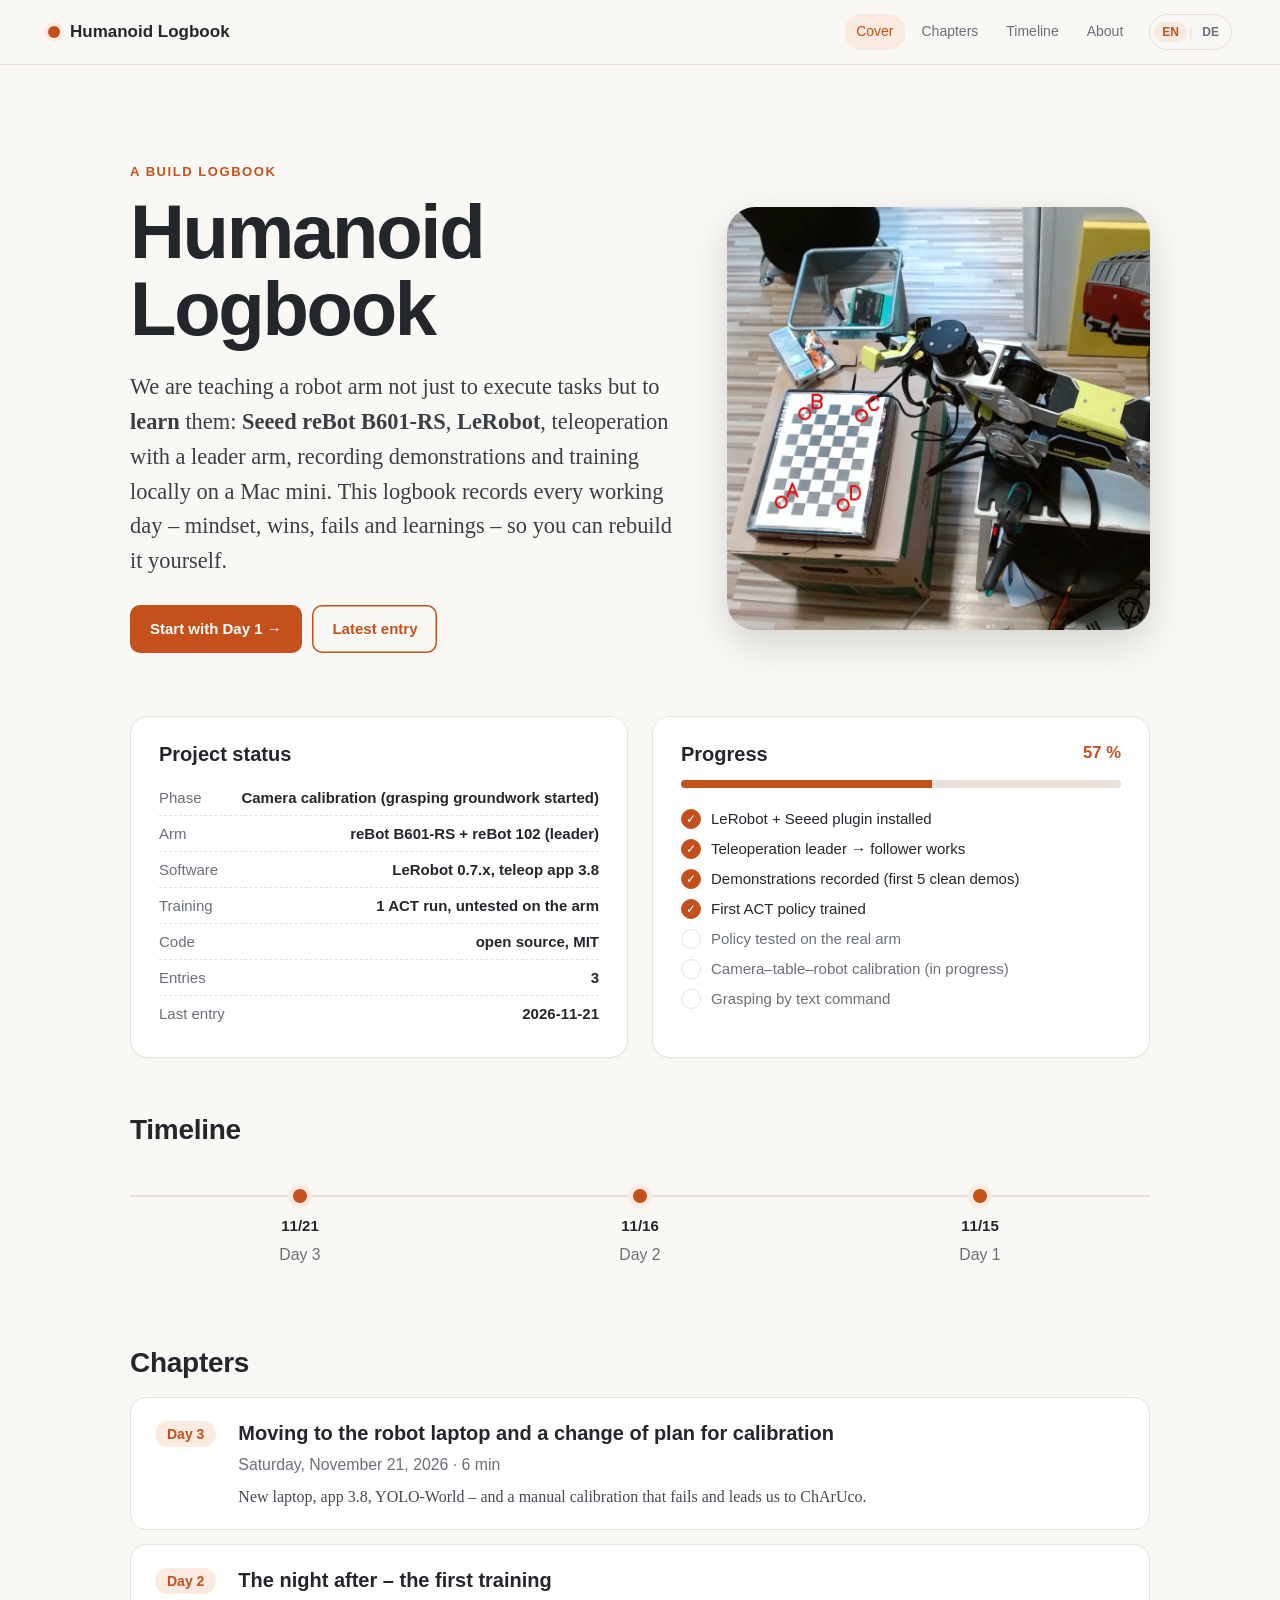
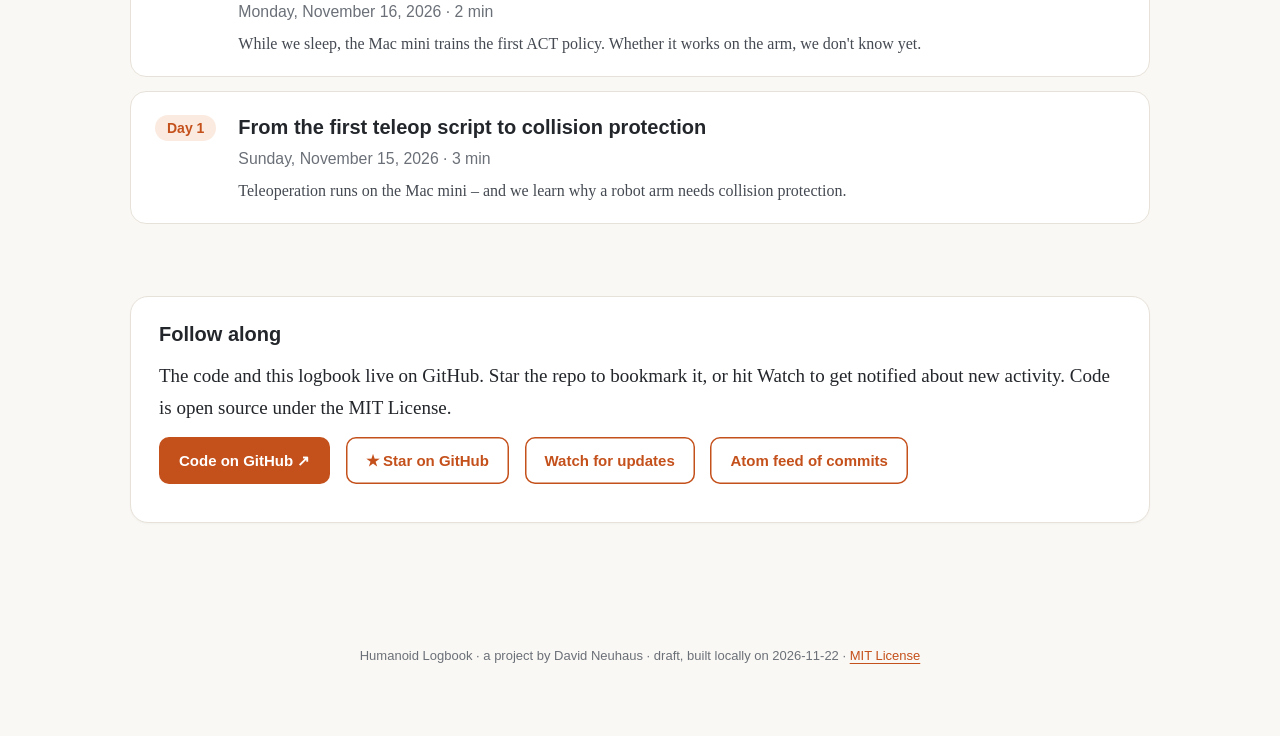
==== commit 4b8c3f86: "Log 2026-11-21: gripper camera swap note" ====
--- a/site/index.html
+++ b/site/index.html
@@ -5,7 +5,7 @@
 <section class="wrap"><div class="grid2"><div class="card stand"><h2>Project status</h2><ul class="facts"><li><span>Phase</span><strong>Camera calibration (grasping groundwork started)</strong></li><li><span>Arm</span><strong>reBot B601-RS + reBot 102 (leader)</strong></li><li><span>Software</span><strong>LeRobot 0.7.x, teleop app 3.8</strong></li><li><span>Training</span><strong>1 ACT run, untested on the arm</strong></li><li><span>Code</span><strong>open source, MIT</strong></li><li><span>Entries</span><strong>3</strong></li><li><span>Last entry</span><strong>2026-11-21</strong></li></ul></div>
 <div class="card"><h2>Progress <small>57 %</small></h2><div class="bar"><i style="width:57%"></i></div><ul class="ms"><li class="done"><span class="chk">✓</span>LeRobot + Seeed plugin installed</li><li class="done"><span class="chk">✓</span>Teleoperation leader → follower works</li><li class="done"><span class="chk">✓</span>Demonstrations recorded (first 5 clean demos)</li><li class="done"><span class="chk">✓</span>First ACT policy trained</li><li class=""><span class="chk"></span>Policy tested on the real arm</li><li class=""><span class="chk"></span>Camera–table–robot calibration (in progress)</li><li class=""><span class="chk"></span>Grasping by text command</li></ul></div></div>
 <h2 id="zeitleiste" class="sh">Timeline</h2><div class="timeline"><a class="node" href="tag/2026-11-21.html"><span class="d"></span><b>11/21</b><small>Day 3</small></a><a class="node" href="tag/2026-11-16.html"><span class="d"></span><b>11/16</b><small>Day 2</small></a><a class="node" href="tag/2026-11-15.html"><span class="d"></span><b>11/15</b><small>Day 1</small></a></div>
-<h2 id="kapitel" class="sh">Chapters</h2><ol class="chapters"><li><a href="tag/2026-11-21.html"><span class="no">Day 3</span><span class="ct"><strong>Moving to the robot laptop and a change of plan for calibration</strong><small>Saturday, November 21, 2026 · 5 min</small><span class="sum">New laptop, app 3.8, YOLO-World – and a manual calibration that fails and leads us to ChArUco.</span></span></a></li><li><a href="tag/2026-11-16.html"><span class="no">Day 2</span><span class="ct"><strong>The night after – the first training</strong><small>Monday, November 16, 2026 · 2 min</small><span class="sum">While we sleep, the Mac mini trains the first ACT policy. Whether it works on the arm, we don't know yet.</span></span></a></li><li><a href="tag/2026-11-15.html"><span class="no">Day 1</span><span class="ct"><strong>From the first teleop script to collision protection</strong><small>Sunday, November 15, 2026 · 3 min</small><span class="sum">Teleoperation runs on the Mac mini – and we learn why a robot arm needs collision protection.</span></span></a></li></ol></section></main>
+<h2 id="kapitel" class="sh">Chapters</h2><ol class="chapters"><li><a href="tag/2026-11-21.html"><span class="no">Day 3</span><span class="ct"><strong>Moving to the robot laptop and a change of plan for calibration</strong><small>Saturday, November 21, 2026 · 6 min</small><span class="sum">New laptop, app 3.8, YOLO-World – and a manual calibration that fails and leads us to ChArUco.</span></span></a></li><li><a href="tag/2026-11-16.html"><span class="no">Day 2</span><span class="ct"><strong>The night after – the first training</strong><small>Monday, November 16, 2026 · 2 min</small><span class="sum">While we sleep, the Mac mini trains the first ACT policy. Whether it works on the arm, we don't know yet.</span></span></a></li><li><a href="tag/2026-11-15.html"><span class="no">Day 1</span><span class="ct"><strong>From the first teleop script to collision protection</strong><small>Sunday, November 15, 2026 · 3 min</small><span class="sum">Teleoperation runs on the Mac mini – and we learn why a robot arm needs collision protection.</span></span></a></li></ol></section></main>
 <section class="wrap follow"><div class="card"><h2>Follow along</h2><p>The code and this logbook live on GitHub. Star the repo to bookmark it, or hit Watch to get notified about new activity. Code is open source under the MIT License.</p><p class="code-links"><a class="btn" href="https://github.com/davidneuhaus/rebot-B601-RS">Code on GitHub ↗</a> <a class="btn ghost" href="https://github.com/davidneuhaus/rebot-B601-RS/stargazers">★ Star on GitHub</a> <a class="btn ghost" href="https://github.com/davidneuhaus/rebot-B601-RS/subscription">Watch for updates</a> <a class="btn ghost" href="https://github.com/davidneuhaus/rebot-B601-RS/commits/main.atom">Atom feed of commits</a></p></div></section>
 <footer><p>Humanoid Logbook · a project by David Neuhaus · draft, built locally on 2026-11-22 · <a href="https://github.com/davidneuhaus/rebot-B601-RS/blob/main/LICENSE">MIT License</a></p></footer>
 <script src="assets/app.js"></script></body></html>
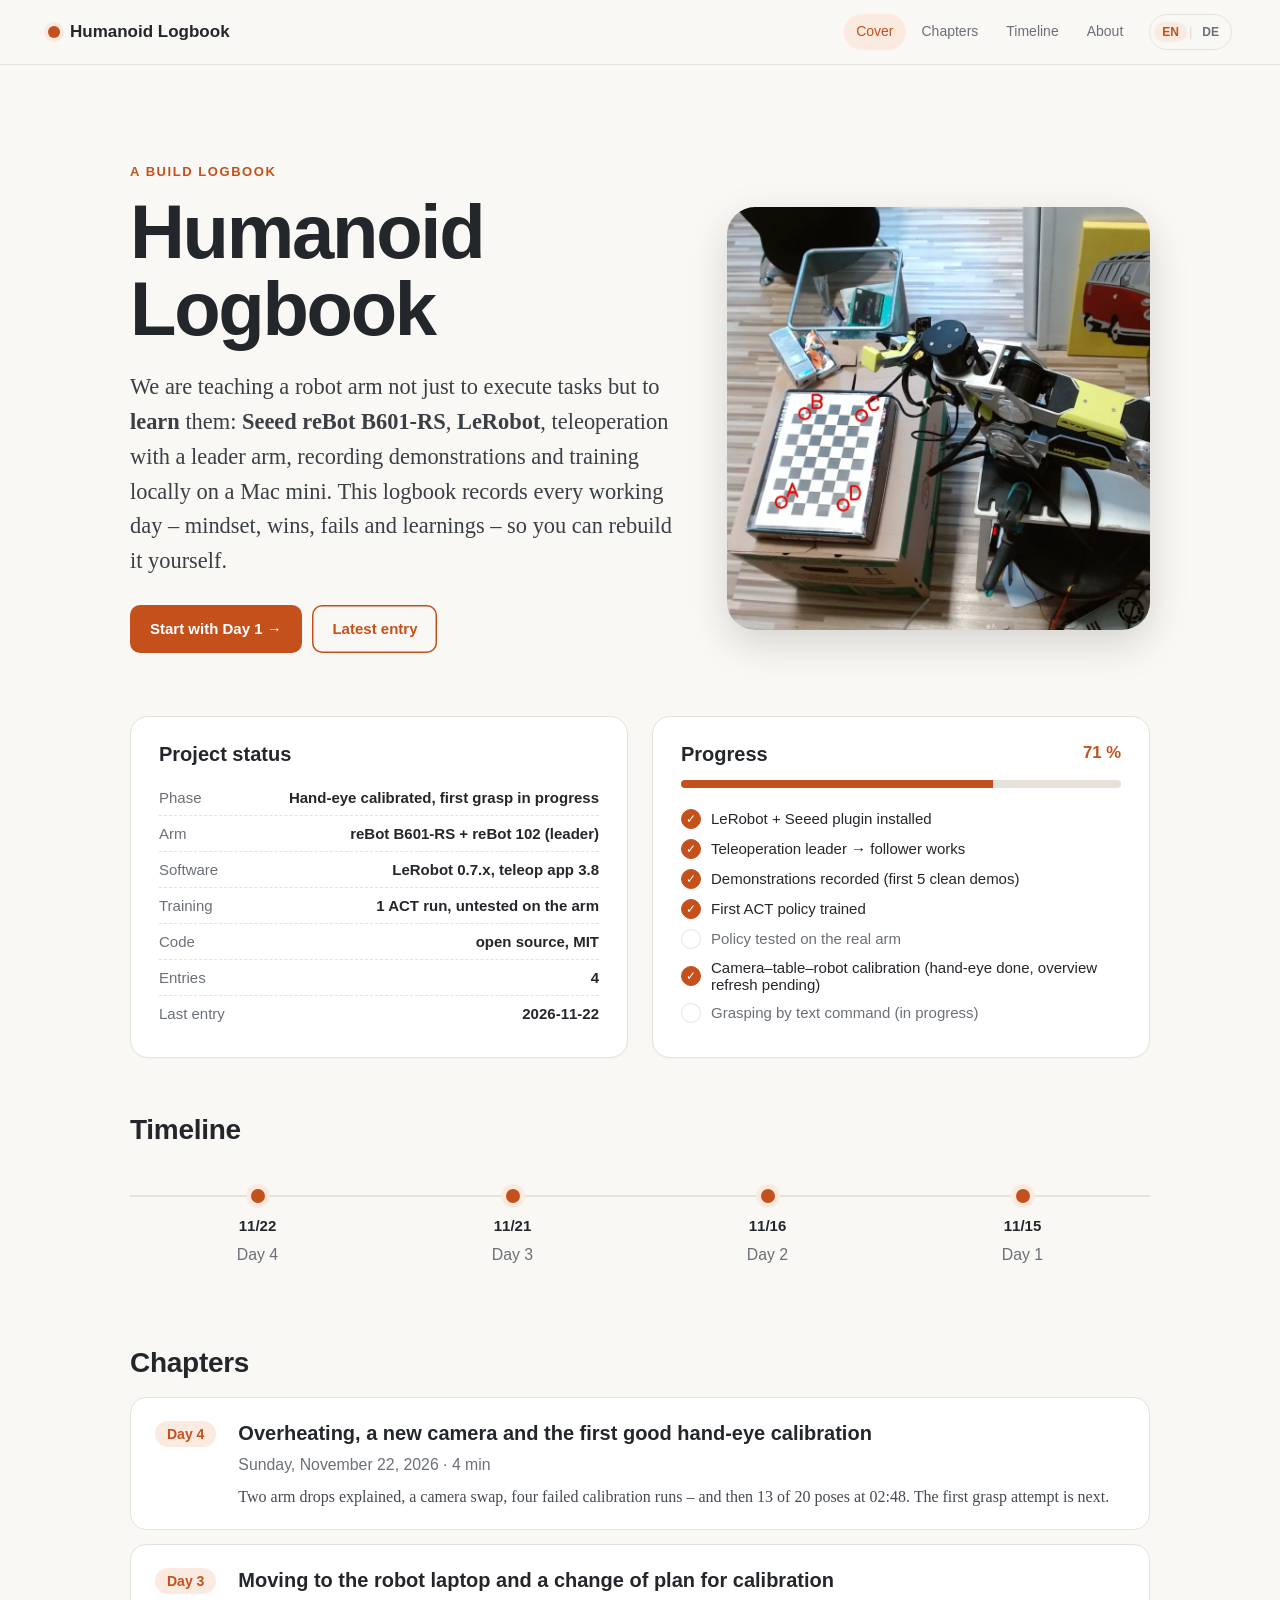
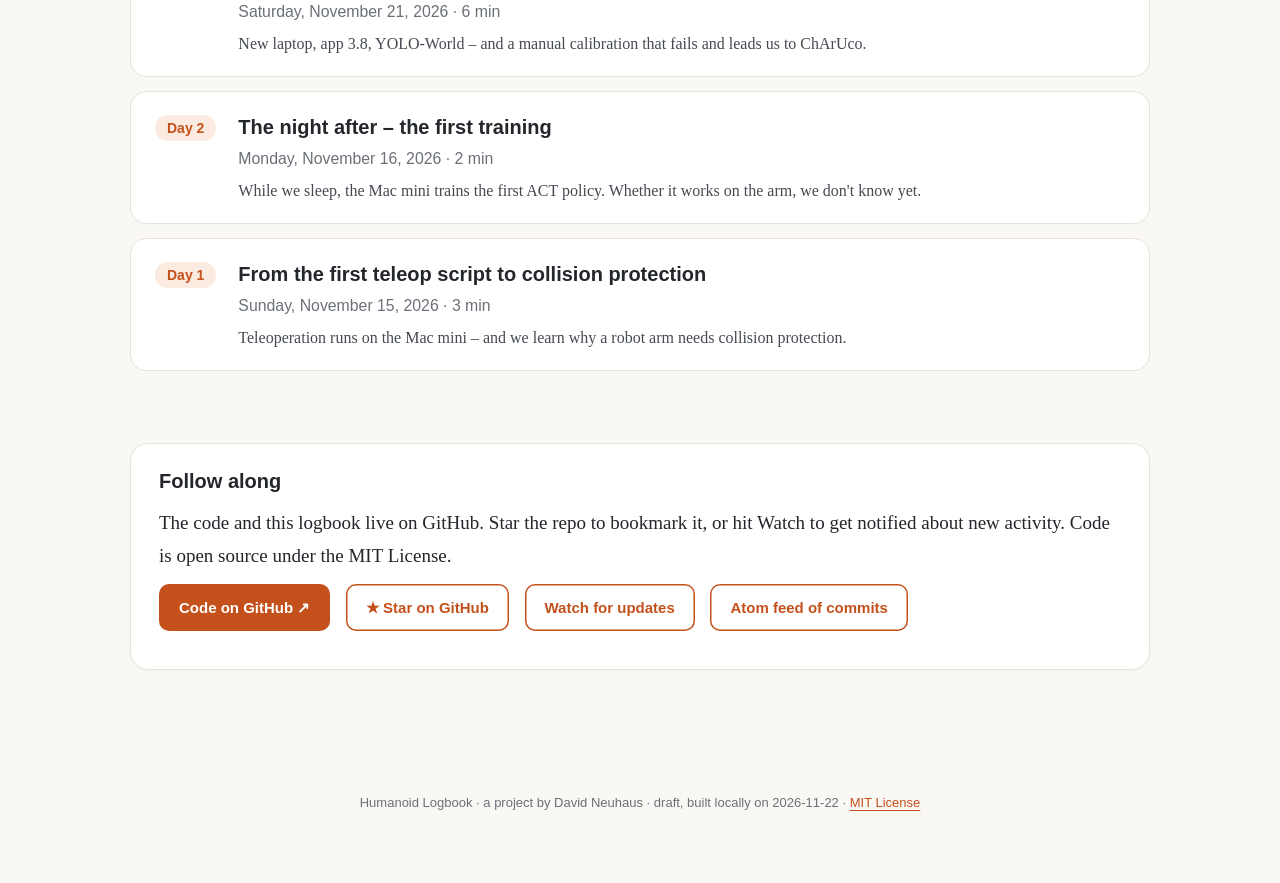
==== commit 3d2d2a41: "Log 2026-11-22: overheating, new camera, first good hand-eye calibration" ====
--- a/site/index.html
+++ b/site/index.html
@@ -1,11 +1,11 @@
 <!doctype html><html lang="en"><head><meta charset="utf-8"><meta name="viewport" content="width=device-width,initial-scale=1">
 <title>Humanoid Logbook</title><meta name="description" content="We are teaching a robot arm not just to execute tasks but to **learn** them: **Seeed reBot B601-RS**, **LeRobot**, teleoperation with a leader arm, recording demonstrations and training locally on a Mac mini. This logbook records every working day – mindset, wins, fails and learnings – so you can rebuild it yourself."><link rel="stylesheet" href="assets/style.css"></head>
 <body><header class="top"><a class="brand" href="index.html"><span class="dot"></span>Humanoid Logbook</a><nav><a href="index.html" class=on>Cover</a><a href="index.html#kapitel">Chapters</a><a href="index.html#zeitleiste">Timeline</a><a href="about.html">About</a><span class="lang"><a href="index.html" class=on hreflang="en" lang="en">EN</a><i>|</i><a href="de/index.html" hreflang="de" lang="de">DE</a></span></nav></header>
-<main><section class="cover"><div class="cover-text"><p class="kicker">A build logbook</p><h1>Humanoid Logbook</h1><p class="lede">We are teaching a robot arm not just to execute tasks but to <strong>learn</strong> them: <strong>Seeed reBot B601-RS</strong>, <strong>LeRobot</strong>, teleoperation with a leader arm, recording demonstrations and training locally on a Mac mini. This logbook records every working day – mindset, wins, fails and learnings – so you can rebuild it yourself.</p><p class="cta"><a class="btn" href="tag/2026-11-15.html">Start with Day 1 →</a> <a class="btn ghost" href="tag/2026-11-21.html">Latest entry</a></p></div><div class="cover-img"><img src="media/cover.webp" alt=""></div></section>
-<section class="wrap"><div class="grid2"><div class="card stand"><h2>Project status</h2><ul class="facts"><li><span>Phase</span><strong>Camera calibration (grasping groundwork started)</strong></li><li><span>Arm</span><strong>reBot B601-RS + reBot 102 (leader)</strong></li><li><span>Software</span><strong>LeRobot 0.7.x, teleop app 3.8</strong></li><li><span>Training</span><strong>1 ACT run, untested on the arm</strong></li><li><span>Code</span><strong>open source, MIT</strong></li><li><span>Entries</span><strong>3</strong></li><li><span>Last entry</span><strong>2026-11-21</strong></li></ul></div>
-<div class="card"><h2>Progress <small>57 %</small></h2><div class="bar"><i style="width:57%"></i></div><ul class="ms"><li class="done"><span class="chk">✓</span>LeRobot + Seeed plugin installed</li><li class="done"><span class="chk">✓</span>Teleoperation leader → follower works</li><li class="done"><span class="chk">✓</span>Demonstrations recorded (first 5 clean demos)</li><li class="done"><span class="chk">✓</span>First ACT policy trained</li><li class=""><span class="chk"></span>Policy tested on the real arm</li><li class=""><span class="chk"></span>Camera–table–robot calibration (in progress)</li><li class=""><span class="chk"></span>Grasping by text command</li></ul></div></div>
-<h2 id="zeitleiste" class="sh">Timeline</h2><div class="timeline"><a class="node" href="tag/2026-11-21.html"><span class="d"></span><b>11/21</b><small>Day 3</small></a><a class="node" href="tag/2026-11-16.html"><span class="d"></span><b>11/16</b><small>Day 2</small></a><a class="node" href="tag/2026-11-15.html"><span class="d"></span><b>11/15</b><small>Day 1</small></a></div>
-<h2 id="kapitel" class="sh">Chapters</h2><ol class="chapters"><li><a href="tag/2026-11-21.html"><span class="no">Day 3</span><span class="ct"><strong>Moving to the robot laptop and a change of plan for calibration</strong><small>Saturday, November 21, 2026 · 6 min</small><span class="sum">New laptop, app 3.8, YOLO-World – and a manual calibration that fails and leads us to ChArUco.</span></span></a></li><li><a href="tag/2026-11-16.html"><span class="no">Day 2</span><span class="ct"><strong>The night after – the first training</strong><small>Monday, November 16, 2026 · 2 min</small><span class="sum">While we sleep, the Mac mini trains the first ACT policy. Whether it works on the arm, we don't know yet.</span></span></a></li><li><a href="tag/2026-11-15.html"><span class="no">Day 1</span><span class="ct"><strong>From the first teleop script to collision protection</strong><small>Sunday, November 15, 2026 · 3 min</small><span class="sum">Teleoperation runs on the Mac mini – and we learn why a robot arm needs collision protection.</span></span></a></li></ol></section></main>
+<main><section class="cover"><div class="cover-text"><p class="kicker">A build logbook</p><h1>Humanoid Logbook</h1><p class="lede">We are teaching a robot arm not just to execute tasks but to <strong>learn</strong> them: <strong>Seeed reBot B601-RS</strong>, <strong>LeRobot</strong>, teleoperation with a leader arm, recording demonstrations and training locally on a Mac mini. This logbook records every working day – mindset, wins, fails and learnings – so you can rebuild it yourself.</p><p class="cta"><a class="btn" href="tag/2026-11-15.html">Start with Day 1 →</a> <a class="btn ghost" href="tag/2026-11-22.html">Latest entry</a></p></div><div class="cover-img"><img src="media/cover.webp" alt=""></div></section>
+<section class="wrap"><div class="grid2"><div class="card stand"><h2>Project status</h2><ul class="facts"><li><span>Phase</span><strong>Hand-eye calibrated, first grasp in progress</strong></li><li><span>Arm</span><strong>reBot B601-RS + reBot 102 (leader)</strong></li><li><span>Software</span><strong>LeRobot 0.7.x, teleop app 3.8</strong></li><li><span>Training</span><strong>1 ACT run, untested on the arm</strong></li><li><span>Code</span><strong>open source, MIT</strong></li><li><span>Entries</span><strong>4</strong></li><li><span>Last entry</span><strong>2026-11-22</strong></li></ul></div>
+<div class="card"><h2>Progress <small>71 %</small></h2><div class="bar"><i style="width:71%"></i></div><ul class="ms"><li class="done"><span class="chk">✓</span>LeRobot + Seeed plugin installed</li><li class="done"><span class="chk">✓</span>Teleoperation leader → follower works</li><li class="done"><span class="chk">✓</span>Demonstrations recorded (first 5 clean demos)</li><li class="done"><span class="chk">✓</span>First ACT policy trained</li><li class=""><span class="chk"></span>Policy tested on the real arm</li><li class="done"><span class="chk">✓</span>Camera–table–robot calibration (hand-eye done, overview refresh pending)</li><li class=""><span class="chk"></span>Grasping by text command (in progress)</li></ul></div></div>
+<h2 id="zeitleiste" class="sh">Timeline</h2><div class="timeline"><a class="node" href="tag/2026-11-22.html"><span class="d"></span><b>11/22</b><small>Day 4</small></a><a class="node" href="tag/2026-11-21.html"><span class="d"></span><b>11/21</b><small>Day 3</small></a><a class="node" href="tag/2026-11-16.html"><span class="d"></span><b>11/16</b><small>Day 2</small></a><a class="node" href="tag/2026-11-15.html"><span class="d"></span><b>11/15</b><small>Day 1</small></a></div>
+<h2 id="kapitel" class="sh">Chapters</h2><ol class="chapters"><li><a href="tag/2026-11-22.html"><span class="no">Day 4</span><span class="ct"><strong>Overheating, a new camera and the first good hand-eye calibration</strong><small>Sunday, November 22, 2026 · 4 min</small><span class="sum">Two arm drops explained, a camera swap, four failed calibration runs – and then 13 of 20 poses at 02:48. The first grasp attempt is next.</span></span></a></li><li><a href="tag/2026-11-21.html"><span class="no">Day 3</span><span class="ct"><strong>Moving to the robot laptop and a change of plan for calibration</strong><small>Saturday, November 21, 2026 · 6 min</small><span class="sum">New laptop, app 3.8, YOLO-World – and a manual calibration that fails and leads us to ChArUco.</span></span></a></li><li><a href="tag/2026-11-16.html"><span class="no">Day 2</span><span class="ct"><strong>The night after – the first training</strong><small>Monday, November 16, 2026 · 2 min</small><span class="sum">While we sleep, the Mac mini trains the first ACT policy. Whether it works on the arm, we don't know yet.</span></span></a></li><li><a href="tag/2026-11-15.html"><span class="no">Day 1</span><span class="ct"><strong>From the first teleop script to collision protection</strong><small>Sunday, November 15, 2026 · 3 min</small><span class="sum">Teleoperation runs on the Mac mini – and we learn why a robot arm needs collision protection.</span></span></a></li></ol></section></main>
 <section class="wrap follow"><div class="card"><h2>Follow along</h2><p>The code and this logbook live on GitHub. Star the repo to bookmark it, or hit Watch to get notified about new activity. Code is open source under the MIT License.</p><p class="code-links"><a class="btn" href="https://github.com/davidneuhaus/rebot-B601-RS">Code on GitHub ↗</a> <a class="btn ghost" href="https://github.com/davidneuhaus/rebot-B601-RS/stargazers">★ Star on GitHub</a> <a class="btn ghost" href="https://github.com/davidneuhaus/rebot-B601-RS/subscription">Watch for updates</a> <a class="btn ghost" href="https://github.com/davidneuhaus/rebot-B601-RS/commits/main.atom">Atom feed of commits</a></p></div></section>
 <footer><p>Humanoid Logbook · a project by David Neuhaus · draft, built locally on 2026-11-22 · <a href="https://github.com/davidneuhaus/rebot-B601-RS/blob/main/LICENSE">MIT License</a></p></footer>
 <script src="assets/app.js"></script></body></html>
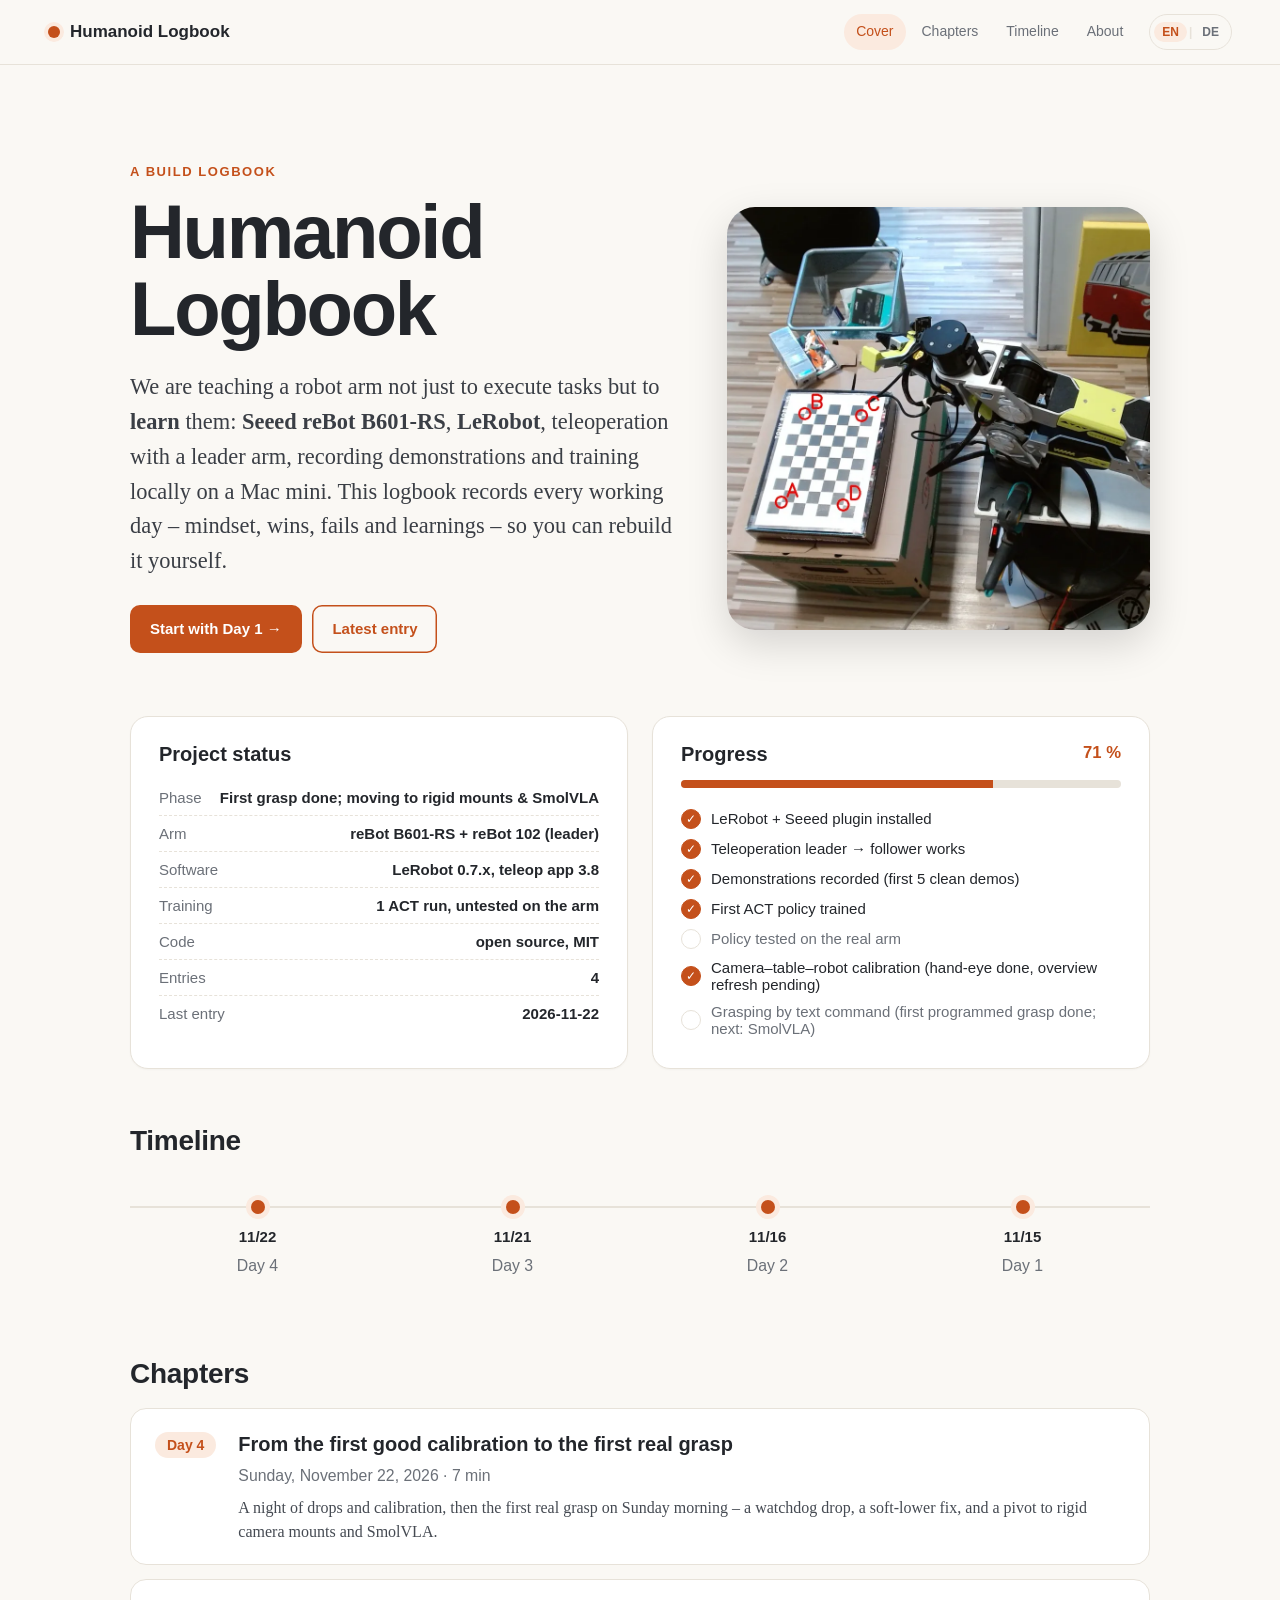
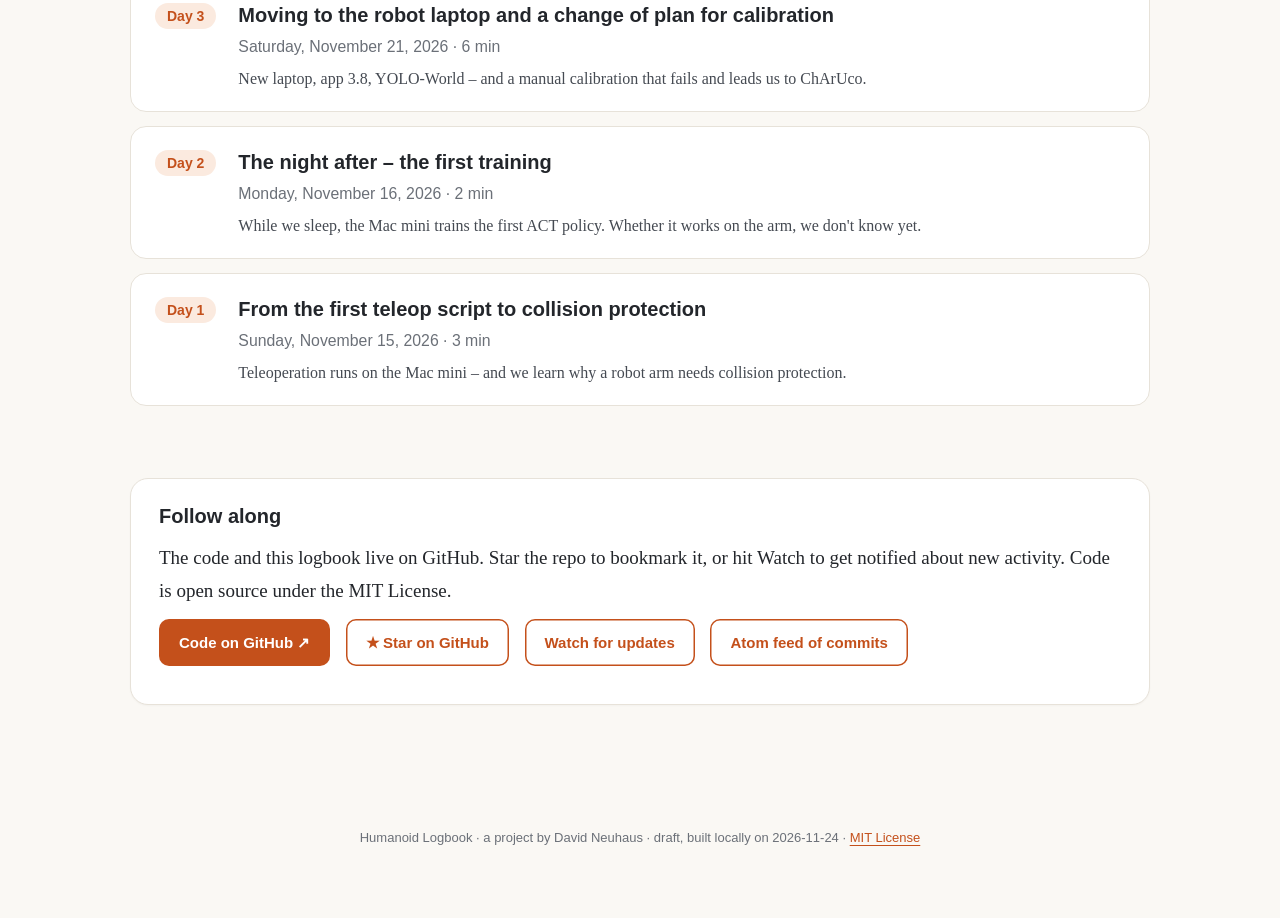
==== commit 9a13759a: "Log 2026-11-22: morning grasp, drop, rigid-mount and SmolVLA pivot" ====
--- a/site/index.html
+++ b/site/index.html
@@ -2,10 +2,10 @@
 <title>Humanoid Logbook</title><meta name="description" content="We are teaching a robot arm not just to execute tasks but to **learn** them: **Seeed reBot B601-RS**, **LeRobot**, teleoperation with a leader arm, recording demonstrations and training locally on a Mac mini. This logbook records every working day – mindset, wins, fails and learnings – so you can rebuild it yourself."><link rel="stylesheet" href="assets/style.css"></head>
 <body><header class="top"><a class="brand" href="index.html"><span class="dot"></span>Humanoid Logbook</a><nav><a href="index.html" class=on>Cover</a><a href="index.html#kapitel">Chapters</a><a href="index.html#zeitleiste">Timeline</a><a href="about.html">About</a><span class="lang"><a href="index.html" class=on hreflang="en" lang="en">EN</a><i>|</i><a href="de/index.html" hreflang="de" lang="de">DE</a></span></nav></header>
 <main><section class="cover"><div class="cover-text"><p class="kicker">A build logbook</p><h1>Humanoid Logbook</h1><p class="lede">We are teaching a robot arm not just to execute tasks but to <strong>learn</strong> them: <strong>Seeed reBot B601-RS</strong>, <strong>LeRobot</strong>, teleoperation with a leader arm, recording demonstrations and training locally on a Mac mini. This logbook records every working day – mindset, wins, fails and learnings – so you can rebuild it yourself.</p><p class="cta"><a class="btn" href="tag/2026-11-15.html">Start with Day 1 →</a> <a class="btn ghost" href="tag/2026-11-22.html">Latest entry</a></p></div><div class="cover-img"><img src="media/cover.webp" alt=""></div></section>
-<section class="wrap"><div class="grid2"><div class="card stand"><h2>Project status</h2><ul class="facts"><li><span>Phase</span><strong>Hand-eye calibrated, first grasp in progress</strong></li><li><span>Arm</span><strong>reBot B601-RS + reBot 102 (leader)</strong></li><li><span>Software</span><strong>LeRobot 0.7.x, teleop app 3.8</strong></li><li><span>Training</span><strong>1 ACT run, untested on the arm</strong></li><li><span>Code</span><strong>open source, MIT</strong></li><li><span>Entries</span><strong>4</strong></li><li><span>Last entry</span><strong>2026-11-22</strong></li></ul></div>
-<div class="card"><h2>Progress <small>71 %</small></h2><div class="bar"><i style="width:71%"></i></div><ul class="ms"><li class="done"><span class="chk">✓</span>LeRobot + Seeed plugin installed</li><li class="done"><span class="chk">✓</span>Teleoperation leader → follower works</li><li class="done"><span class="chk">✓</span>Demonstrations recorded (first 5 clean demos)</li><li class="done"><span class="chk">✓</span>First ACT policy trained</li><li class=""><span class="chk"></span>Policy tested on the real arm</li><li class="done"><span class="chk">✓</span>Camera–table–robot calibration (hand-eye done, overview refresh pending)</li><li class=""><span class="chk"></span>Grasping by text command (in progress)</li></ul></div></div>
+<section class="wrap"><div class="grid2"><div class="card stand"><h2>Project status</h2><ul class="facts"><li><span>Phase</span><strong>First grasp done; moving to rigid mounts &amp; SmolVLA</strong></li><li><span>Arm</span><strong>reBot B601-RS + reBot 102 (leader)</strong></li><li><span>Software</span><strong>LeRobot 0.7.x, teleop app 3.8</strong></li><li><span>Training</span><strong>1 ACT run, untested on the arm</strong></li><li><span>Code</span><strong>open source, MIT</strong></li><li><span>Entries</span><strong>4</strong></li><li><span>Last entry</span><strong>2026-11-22</strong></li></ul></div>
+<div class="card"><h2>Progress <small>71 %</small></h2><div class="bar"><i style="width:71%"></i></div><ul class="ms"><li class="done"><span class="chk">✓</span>LeRobot + Seeed plugin installed</li><li class="done"><span class="chk">✓</span>Teleoperation leader → follower works</li><li class="done"><span class="chk">✓</span>Demonstrations recorded (first 5 clean demos)</li><li class="done"><span class="chk">✓</span>First ACT policy trained</li><li class=""><span class="chk"></span>Policy tested on the real arm</li><li class="done"><span class="chk">✓</span>Camera–table–robot calibration (hand-eye done, overview refresh pending)</li><li class=""><span class="chk"></span>Grasping by text command (first programmed grasp done; next: SmolVLA)</li></ul></div></div>
 <h2 id="zeitleiste" class="sh">Timeline</h2><div class="timeline"><a class="node" href="tag/2026-11-22.html"><span class="d"></span><b>11/22</b><small>Day 4</small></a><a class="node" href="tag/2026-11-21.html"><span class="d"></span><b>11/21</b><small>Day 3</small></a><a class="node" href="tag/2026-11-16.html"><span class="d"></span><b>11/16</b><small>Day 2</small></a><a class="node" href="tag/2026-11-15.html"><span class="d"></span><b>11/15</b><small>Day 1</small></a></div>
-<h2 id="kapitel" class="sh">Chapters</h2><ol class="chapters"><li><a href="tag/2026-11-22.html"><span class="no">Day 4</span><span class="ct"><strong>Overheating, a new camera and the first good hand-eye calibration</strong><small>Sunday, November 22, 2026 · 4 min</small><span class="sum">Two arm drops explained, a camera swap, four failed calibration runs – and then 13 of 20 poses at 02:48. The first grasp attempt is next.</span></span></a></li><li><a href="tag/2026-11-21.html"><span class="no">Day 3</span><span class="ct"><strong>Moving to the robot laptop and a change of plan for calibration</strong><small>Saturday, November 21, 2026 · 6 min</small><span class="sum">New laptop, app 3.8, YOLO-World – and a manual calibration that fails and leads us to ChArUco.</span></span></a></li><li><a href="tag/2026-11-16.html"><span class="no">Day 2</span><span class="ct"><strong>The night after – the first training</strong><small>Monday, November 16, 2026 · 2 min</small><span class="sum">While we sleep, the Mac mini trains the first ACT policy. Whether it works on the arm, we don't know yet.</span></span></a></li><li><a href="tag/2026-11-15.html"><span class="no">Day 1</span><span class="ct"><strong>From the first teleop script to collision protection</strong><small>Sunday, November 15, 2026 · 3 min</small><span class="sum">Teleoperation runs on the Mac mini – and we learn why a robot arm needs collision protection.</span></span></a></li></ol></section></main>
+<h2 id="kapitel" class="sh">Chapters</h2><ol class="chapters"><li><a href="tag/2026-11-22.html"><span class="no">Day 4</span><span class="ct"><strong>From the first good calibration to the first real grasp</strong><small>Sunday, November 22, 2026 · 7 min</small><span class="sum">A night of drops and calibration, then the first real grasp on Sunday morning – a watchdog drop, a soft-lower fix, and a pivot to rigid camera mounts and SmolVLA.</span></span></a></li><li><a href="tag/2026-11-21.html"><span class="no">Day 3</span><span class="ct"><strong>Moving to the robot laptop and a change of plan for calibration</strong><small>Saturday, November 21, 2026 · 6 min</small><span class="sum">New laptop, app 3.8, YOLO-World – and a manual calibration that fails and leads us to ChArUco.</span></span></a></li><li><a href="tag/2026-11-16.html"><span class="no">Day 2</span><span class="ct"><strong>The night after – the first training</strong><small>Monday, November 16, 2026 · 2 min</small><span class="sum">While we sleep, the Mac mini trains the first ACT policy. Whether it works on the arm, we don't know yet.</span></span></a></li><li><a href="tag/2026-11-15.html"><span class="no">Day 1</span><span class="ct"><strong>From the first teleop script to collision protection</strong><small>Sunday, November 15, 2026 · 3 min</small><span class="sum">Teleoperation runs on the Mac mini – and we learn why a robot arm needs collision protection.</span></span></a></li></ol></section></main>
 <section class="wrap follow"><div class="card"><h2>Follow along</h2><p>The code and this logbook live on GitHub. Star the repo to bookmark it, or hit Watch to get notified about new activity. Code is open source under the MIT License.</p><p class="code-links"><a class="btn" href="https://github.com/davidneuhaus/rebot-B601-RS">Code on GitHub ↗</a> <a class="btn ghost" href="https://github.com/davidneuhaus/rebot-B601-RS/stargazers">★ Star on GitHub</a> <a class="btn ghost" href="https://github.com/davidneuhaus/rebot-B601-RS/subscription">Watch for updates</a> <a class="btn ghost" href="https://github.com/davidneuhaus/rebot-B601-RS/commits/main.atom">Atom feed of commits</a></p></div></section>
-<footer><p>Humanoid Logbook · a project by David Neuhaus · draft, built locally on 2026-11-22 · <a href="https://github.com/davidneuhaus/rebot-B601-RS/blob/main/LICENSE">MIT License</a></p></footer>
+<footer><p>Humanoid Logbook · a project by David Neuhaus · draft, built locally on 2026-11-24 · <a href="https://github.com/davidneuhaus/rebot-B601-RS/blob/main/LICENSE">MIT License</a></p></footer>
 <script src="assets/app.js"></script></body></html>
